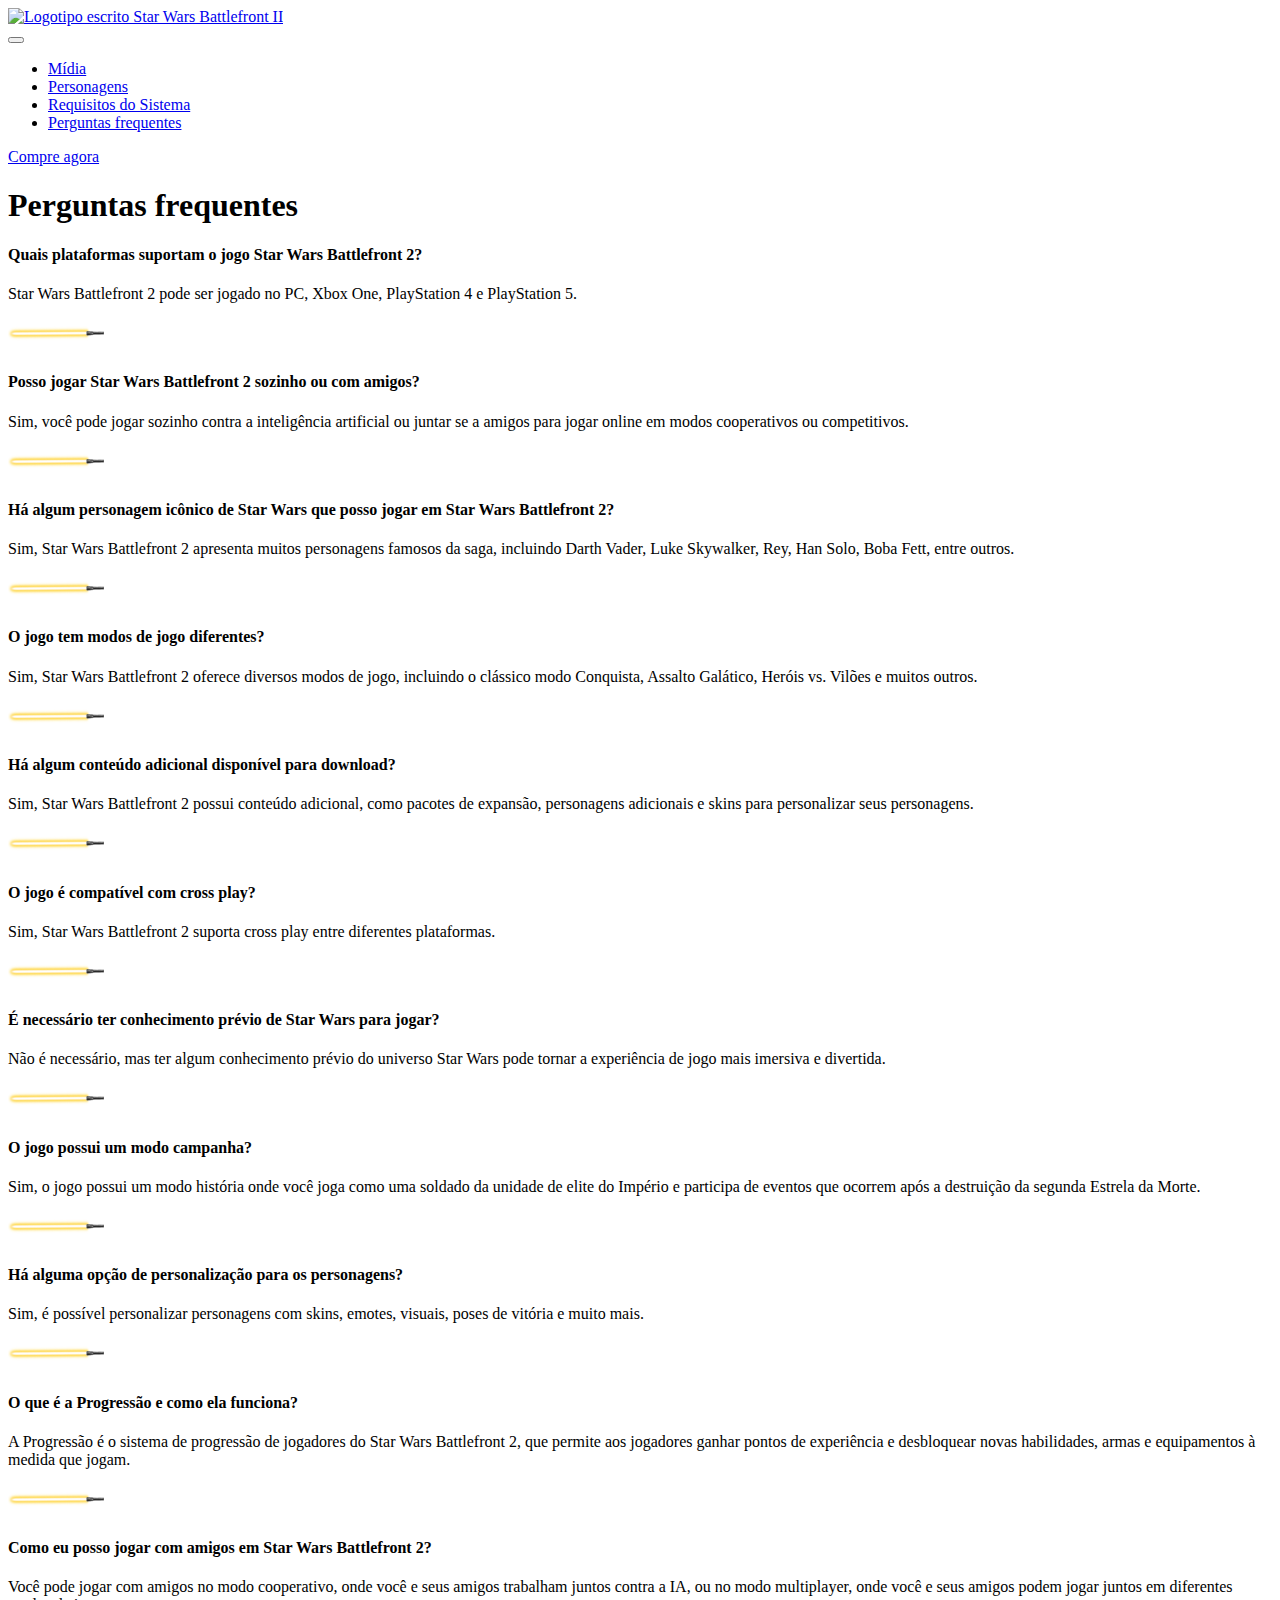
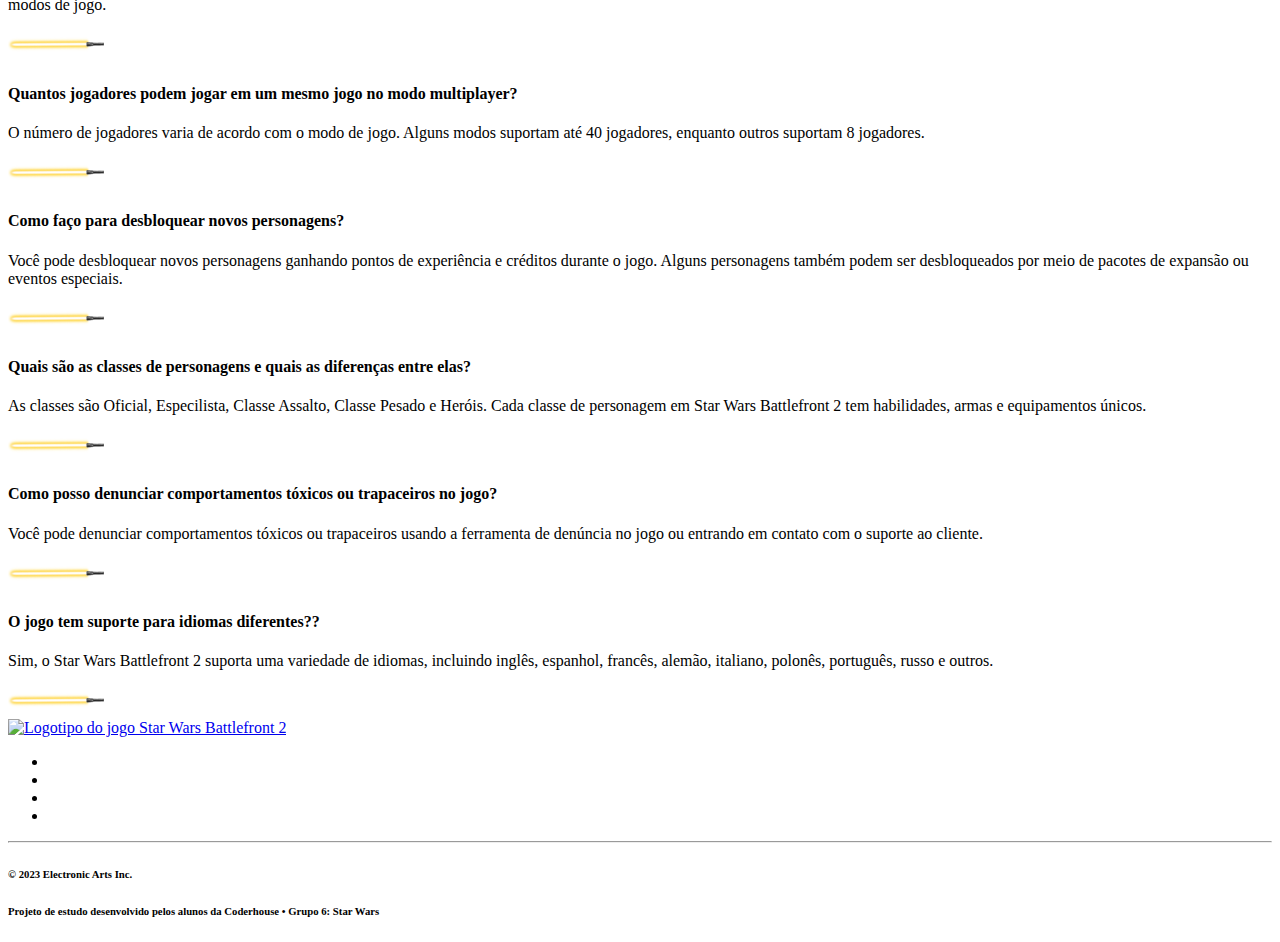
==== faq.html @ fccec523 "fixed bugs" ====
<!DOCTYPE html>
<html lang="pt-br">

<head>
    <meta charset="UTF-8">
    <meta http-equiv="X-UA-Compatible" content="IE=edge">
    <meta name="viewport" content="width=device-width, initial-scale=1.0">
    <meta property="og:title" content="Star Wars Battlefront 2 | Projeto final">
    <meta name="description" content=" Encontre as respostas para suas perguntas frequentes sobre Star Wars Battlefront 2. Descubra como jogar, como desbloquear personagens, quais são as opções de customização, e muito mais. Não fique com dúvidas sobre o melhor jogo de Star Wars já feito - consulte nossa seção de perguntas frequentes agora mesmo.">
    <link rel="preload" href="./css/style.css" as="style">
    <link rel="stylesheet" href="./css/style.css">
    <link rel="shortcut icon" href="./assets/favicon.jpg" type="image/x-icon">
    <link rel="preconnect" href="https://fonts.googleapis.com">
    <link rel="preconnect" href="https://fonts.gstatic.com" crossorigin>
    <link href="https://fonts.googleapis.com/css2?family=Blinker:wght@400;600&family=Saira&display=swap" rel="stylesheet">
    <base href="./index.html">
    <title>Perguntas Frequentes | FAQ</title>
</head>

<body data-barba="wrapper">

    <div class="load-container">
        <div class="loading-screen"></div>
    </div>

    <!-- Cabeçalho -->
    <header id="header" id="scroll">
        <div class="container">
            <div class="header">
                <div class="logo">
                    <a href="index.html">
                        <img src="./assets/logo-swbf2.png" alt="Logotipo escrito Star Wars Battlefront II"></a>
                </div>
                <nav id="nav">
                    <button id="btn-mobile">

                        <span id="hamburguer"></span>
                    </button>
                    <ul id="menu">
                        <li><a href="./midia.html">Mídia</a></li>
                        <li><a href="./personagens.html">Personagens</a></li>
                        <li><a href="./requisitos-sistema.html">Requisitos do Sistema</a></li>
                        <li><a href="./faq.html">Perguntas frequentes</a></li>
                    </ul>

                    <!-- Ativar Menu responsivo -->
                    <div class="toggle icon-menu"></div>
                    <div class="toggle icon-close"></div>
                </nav>
                <div class="btnCompra">
                    <a href="./plataformas.html">
                        <div class="btn btnPattern__small">Compre agora</div>
                    </a>
                </div>
            </div>
        </div>
    </header>

    <!-- Conteudo FAQ -->
    <main data-barba="container" data-barba-namespace="faq">
        <section class="banner-initial">
            <div class="container">
                <h1 class="animate-this">Perguntas frequentes </h1>
        </section>

        <section class="conteudo">
            <div class="container">
                <h4> Quais plataformas suportam o jogo Star Wars Battlefront 2? </h4>
                <p>Star Wars Battlefront 2 pode ser jogado no PC, Xbox One, PlayStation 4 e PlayStation 5.</p>
                <img src="./assets/asset-lightsaber.png" alt="Sabre de luz">


                <h4> Posso jogar Star Wars Battlefront 2 sozinho ou com amigos? </h4>
                <p>Sim, você pode jogar sozinho contra a inteligência artificial ou juntar se a amigos para jogar online
                    em modos cooperativos ou competitivos.</p>
                <img src="./assets/asset-lightsaber.png" alt="Sabre de luz">


                <h4> Há algum personagem icônico de Star Wars que posso jogar em Star Wars Battlefront 2? </h4>
                <p>Sim, Star Wars Battlefront 2 apresenta muitos personagens famosos da saga, incluindo Darth Vader,
                    Luke Skywalker, Rey, Han Solo, Boba Fett, entre outros.</p>
                <img src="./assets/asset-lightsaber.png" alt="Sabre de luz">


                <h4> O jogo tem modos de jogo diferentes? </h4>
                <p>Sim, Star Wars Battlefront 2 oferece diversos modos de jogo, incluindo o clássico modo Conquista,
                    Assalto Galático, Heróis vs. Vilões e muitos outros.</p>
                <img src="./assets/asset-lightsaber.png" alt="Sabre de luz">


                <h4> Há algum conteúdo adicional disponível para download? </h4>
                <p>Sim, Star Wars Battlefront 2 possui conteúdo adicional, como pacotes de expansão, personagens
                    adicionais e skins para personalizar seus personagens.</p>
                <img src="./assets/asset-lightsaber.png" alt="Sabre de luz">


                <h4> O jogo é compatível com cross play? </h4>
                <p>Sim, Star Wars Battlefront 2 suporta cross play entre diferentes plataformas.</p>
                <img src="./assets/asset-lightsaber.png" alt="Sabre de luz">


                <h4> É necessário ter conhecimento prévio de Star Wars para jogar? </h4>
                <p>Não é necessário, mas ter algum conhecimento prévio do universo Star Wars pode tornar a experiência
                    de jogo mais imersiva e divertida.</p>
                <img src="./assets/asset-lightsaber.png" alt="Sabre de luz">


                <h4> O jogo possui um modo campanha? </h4>
                <p>Sim, o jogo possui um modo história onde você joga como uma soldado da unidade de elite do Império e
                    participa de eventos que ocorrem após a destruição da segunda Estrela da Morte.</p>
                <img src="./assets/asset-lightsaber.png" alt="Sabre de luz">


                <h4> Há alguma opção de personalização para os personagens? </h4>
                <p>Sim, é possível personalizar personagens com skins, emotes, visuais, poses de vitória e muito mais.
                </p>
                <img src="./assets/asset-lightsaber.png" alt="Sabre de luz">


                <h4> O que é a Progressão e como ela funciona? </h4>
                <p>A Progressão é o sistema de progressão de jogadores do Star Wars Battlefront 2, que permite aos
                    jogadores ganhar pontos de experiência e desbloquear novas habilidades, armas e equipamentos à
                    medida que jogam.</p>
                <img src="./assets/asset-lightsaber.png" alt="Sabre de luz">


                <h4> Como eu posso jogar com amigos em Star Wars Battlefront 2? </h4>
                <p>Você pode jogar com amigos no modo cooperativo, onde você e seus amigos trabalham juntos contra a IA,
                    ou no modo multiplayer, onde você e seus amigos podem jogar juntos em diferentes modos de jogo.</p>
                <img src="../assets/asset-lightsaber.png" alt="Sabre de luz">


                <h4> Quantos jogadores podem jogar em um mesmo jogo no modo multiplayer? </h4>
                <p>O número de jogadores varia de acordo com o modo de jogo. Alguns modos suportam até 40 jogadores,
                    enquanto outros suportam 8 jogadores.</p>
                <img src="./assets/asset-lightsaber.png" alt="Sabre de luz">


                <h4> Como faço para desbloquear novos personagens? </h4>
                <p>Você pode desbloquear novos personagens ganhando pontos de experiência e créditos durante o jogo.
                    Alguns personagens também podem ser desbloqueados por meio de pacotes de expansão ou eventos
                    especiais.</p>
                <img src="./assets/asset-lightsaber.png" alt="Sabre de luz">


                <h4> Quais são as classes de personagens e quais as diferenças entre elas? </h4>
                <p>As classes são Oficial, Especilista, Classe Assalto, Classe Pesado e Heróis. Cada classe de
                    personagem em Star Wars Battlefront 2 tem habilidades, armas e equipamentos únicos.</p>
                <img src="./assets/asset-lightsaber.png" alt="Sabre de luz">


                <h4> Como posso denunciar comportamentos tóxicos ou trapaceiros no jogo? </h4>
                <p>Você pode denunciar comportamentos tóxicos ou trapaceiros usando a ferramenta de denúncia no jogo ou
                    entrando em contato com o suporte ao cliente.</p>
                <img src="./assets/asset-lightsaber.png" alt="Sabre de luz">


                <h4> O jogo tem suporte para idiomas diferentes?? </h4>
                <p>Sim, o Star Wars Battlefront 2 suporta uma variedade de idiomas, incluindo inglês, espanhol, francês,
                    alemão, italiano, polonês, português, russo e outros.</p>
                <img src="./assets/asset-lightsaber.png" alt="Sabre de luz">
            </div>
        </section>
    </main>

    <!-- Rodapé -->
    <footer>
        <div class="container">
            <div class="firts-info">
                <div class="logo-footer">
                    <a href="./index.html">
                        <img src="./assets/logo-swbf2.png" alt="Logotipo do jogo Star Wars Battlefront 2"></a>
                </div>
                <div class="social-links">
                    <ul>
                        <li>
                            <a href="https://www.facebook.com/EAStarWars">
                                <i class="fa-brands fa-facebook"></i>
                            </a>
                        </li>

                        <li>
                            <a href="https://www.youtube.com/EAStarWars">
                                <i class="fa-brands fa-youtube"></i>
                            </a>
                        </li>

                        <li>
                            <a href="https://www.instagram.com/eastarwars">
                                <i class="fa-brands fa-instagram"></i>
                            </a>
                        </li>

                        <li>
                            <a href="https://www.twitter.com/EAStarWars">
                                <i class="fa-brands fa-twitter"></i>
                            </a>
                        </li>
                    </ul>
                </div>

            </div>
            <hr>
            <div class="last-info">
                <h6>© 2023 Electronic Arts Inc.</h6>
                <h6>Projeto de estudo desenvolvido pelos alunos da Coderhouse • Grupo 6: Star Wars</h6>
            </div>
        </div>
    </footer>
    <div class="noise"></div>
    <script src="https://cdn.jsdelivr.net/npm/swiper@8/swiper-bundle.min.js"></script>
    <script src="https://kit.fontawesome.com/e8cb557728.js" crossorigin="anonymous"></script>
    <script src="./main.js"></script>
</body>

</html>
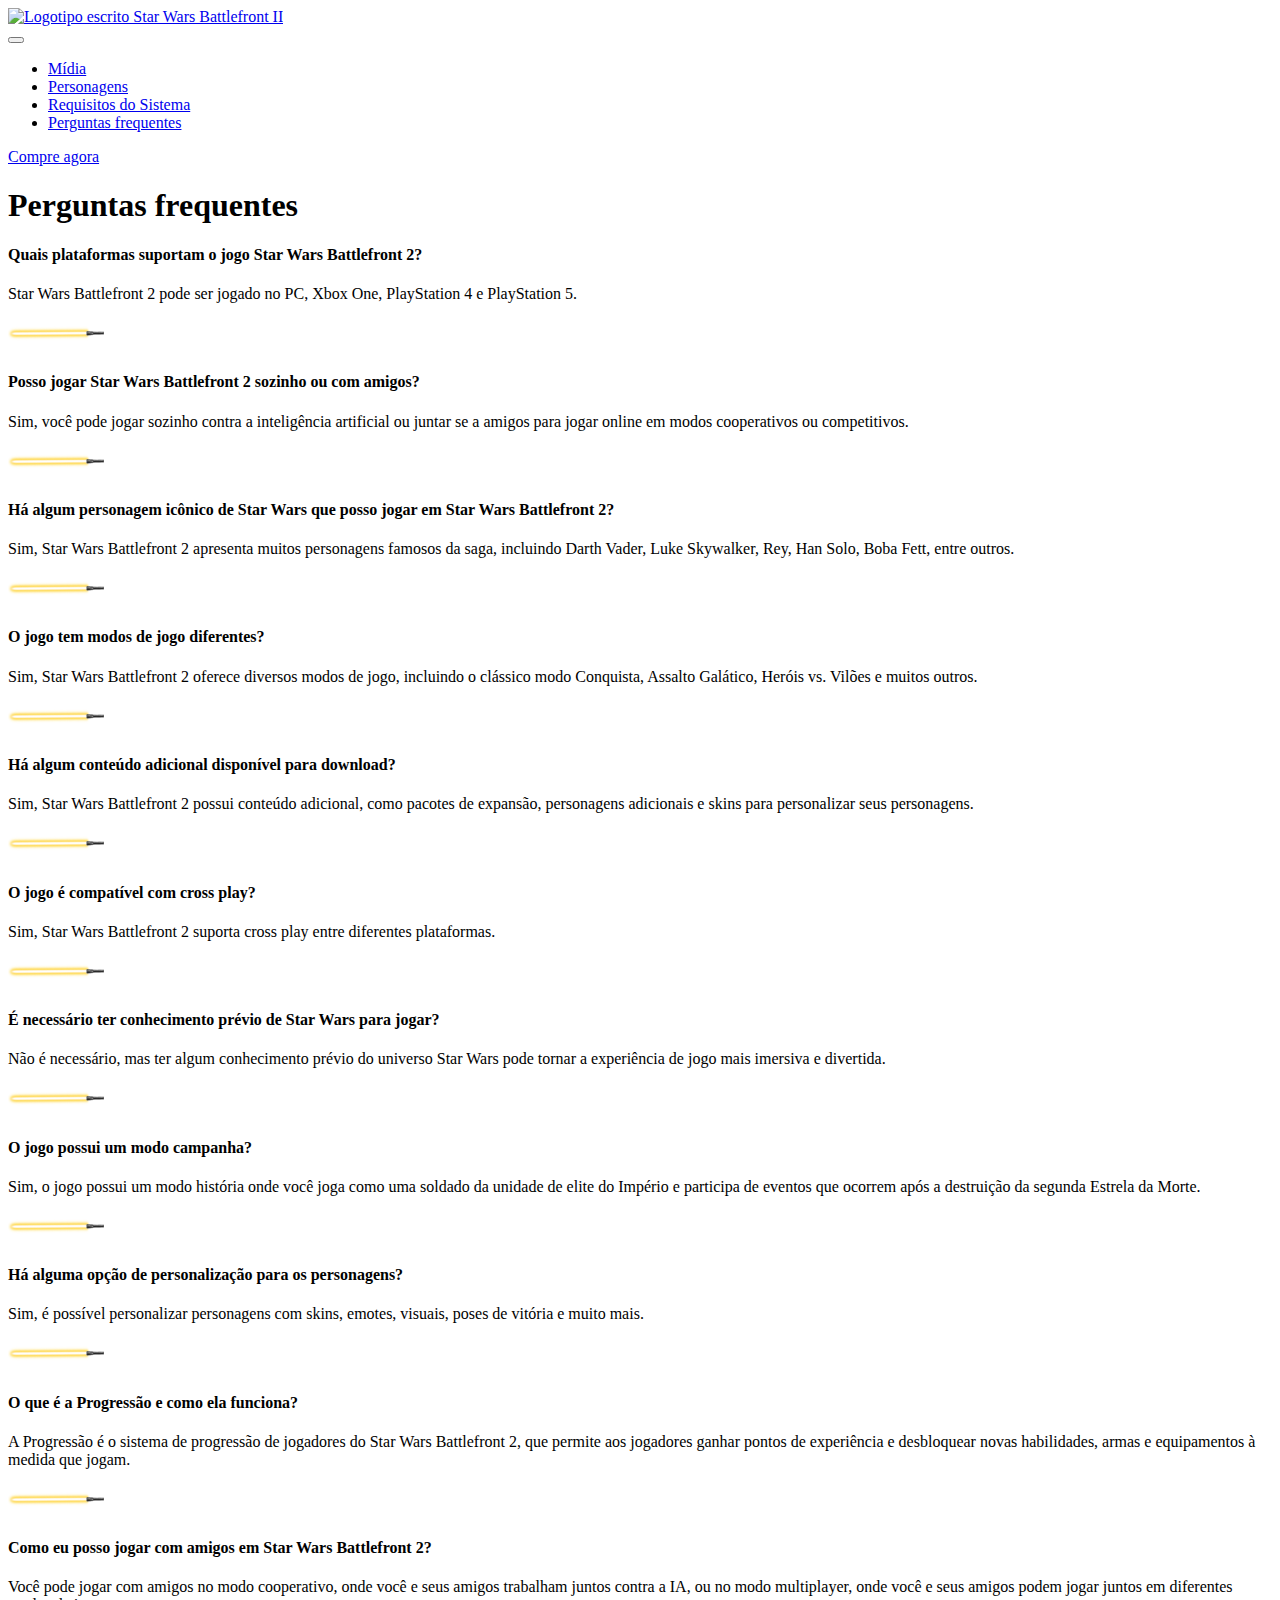
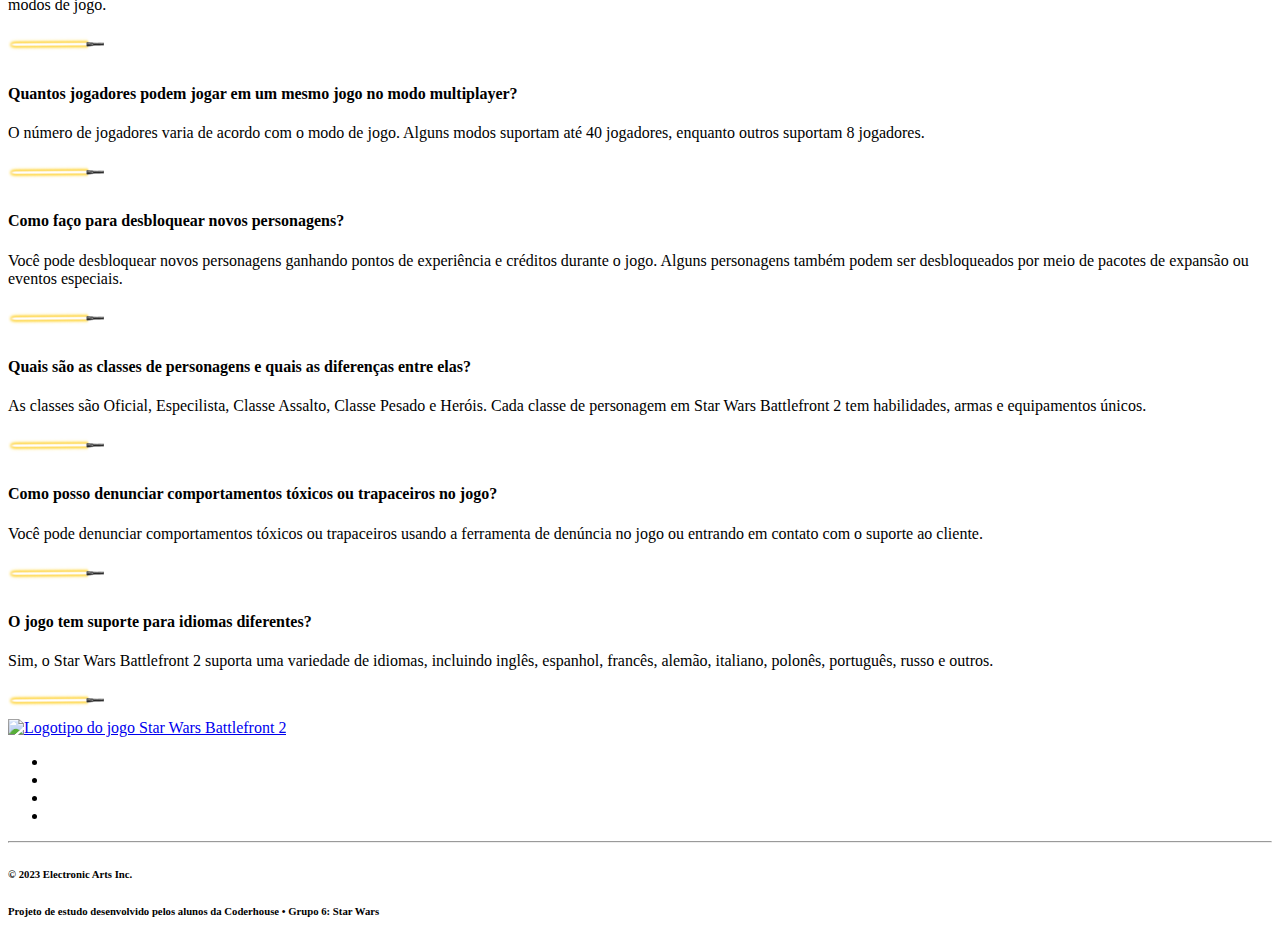
==== commit 3d12580d: "Rev. 2 do FAQ" ====
--- a/faq.html
+++ b/faq.html
@@ -65,100 +65,102 @@
 
         <section class="conteudo">
             <div class="container">
-                <h4> Quais plataformas suportam o jogo Star Wars Battlefront 2? </h4>
-                <p>Star Wars Battlefront 2 pode ser jogado no PC, Xbox One, PlayStation 4 e PlayStation 5.</p>
-                <img src="./assets/asset-lightsaber.png" alt="Sabre de luz">
-
-
-                <h4> Posso jogar Star Wars Battlefront 2 sozinho ou com amigos? </h4>
-                <p>Sim, você pode jogar sozinho contra a inteligência artificial ou juntar se a amigos para jogar online
+                <div class="content_faq">
+                    <h4> Quais plataformas suportam o jogo Star Wars Battlefront 2? </h4>
+                    <p>Star Wars Battlefront 2 pode ser jogado no PC, Xbox One, PlayStation 4 e PlayStation 5.</p>
+                    <img src="./assets/asset-lightsaber.png" alt="Sabre de luz">
+
+
+                    <h4> Posso jogar Star Wars Battlefront 2 sozinho ou com amigos? </h4>
+                    <p>Sim, você pode jogar sozinho contra a inteligência artificial ou juntar se a amigos para jogar online
                     em modos cooperativos ou competitivos.</p>
-                <img src="./assets/asset-lightsaber.png" alt="Sabre de luz">
-
-
-                <h4> Há algum personagem icônico de Star Wars que posso jogar em Star Wars Battlefront 2? </h4>
-                <p>Sim, Star Wars Battlefront 2 apresenta muitos personagens famosos da saga, incluindo Darth Vader,
+                    <img src="./assets/asset-lightsaber.png" alt="Sabre de luz">
+
+
+                    <h4> Há algum personagem icônico de Star Wars que posso jogar em Star Wars Battlefront 2? </h4>
+                    <p>Sim, Star Wars Battlefront 2 apresenta muitos personagens famosos da saga, incluindo Darth Vader,
                     Luke Skywalker, Rey, Han Solo, Boba Fett, entre outros.</p>
-                <img src="./assets/asset-lightsaber.png" alt="Sabre de luz">
-
-
-                <h4> O jogo tem modos de jogo diferentes? </h4>
-                <p>Sim, Star Wars Battlefront 2 oferece diversos modos de jogo, incluindo o clássico modo Conquista,
+                    <img src="./assets/asset-lightsaber.png" alt="Sabre de luz">
+
+
+                    <h4> O jogo tem modos de jogo diferentes? </h4>
+                    <p>Sim, Star Wars Battlefront 2 oferece diversos modos de jogo, incluindo o clássico modo Conquista,
                     Assalto Galático, Heróis vs. Vilões e muitos outros.</p>
-                <img src="./assets/asset-lightsaber.png" alt="Sabre de luz">
-
-
-                <h4> Há algum conteúdo adicional disponível para download? </h4>
-                <p>Sim, Star Wars Battlefront 2 possui conteúdo adicional, como pacotes de expansão, personagens
+                    <img src="./assets/asset-lightsaber.png" alt="Sabre de luz">
+
+
+                    <h4> Há algum conteúdo adicional disponível para download? </h4>
+                    <p>Sim, Star Wars Battlefront 2 possui conteúdo adicional, como pacotes de expansão, personagens
                     adicionais e skins para personalizar seus personagens.</p>
-                <img src="./assets/asset-lightsaber.png" alt="Sabre de luz">
-
-
-                <h4> O jogo é compatível com cross play? </h4>
-                <p>Sim, Star Wars Battlefront 2 suporta cross play entre diferentes plataformas.</p>
-                <img src="./assets/asset-lightsaber.png" alt="Sabre de luz">
-
-
-                <h4> É necessário ter conhecimento prévio de Star Wars para jogar? </h4>
-                <p>Não é necessário, mas ter algum conhecimento prévio do universo Star Wars pode tornar a experiência
+                    <img src="./assets/asset-lightsaber.png" alt="Sabre de luz">
+
+
+                    <h4> O jogo é compatível com cross play? </h4>
+                    <p>Sim, Star Wars Battlefront 2 suporta cross play entre diferentes plataformas.</p>
+                    <img src="./assets/asset-lightsaber.png" alt="Sabre de luz">
+
+
+                    <h4> É necessário ter conhecimento prévio de Star Wars para jogar? </h4>
+                    <p>Não é necessário, mas ter algum conhecimento prévio do universo Star Wars pode tornar a experiência
                     de jogo mais imersiva e divertida.</p>
-                <img src="./assets/asset-lightsaber.png" alt="Sabre de luz">
-
-
-                <h4> O jogo possui um modo campanha? </h4>
-                <p>Sim, o jogo possui um modo história onde você joga como uma soldado da unidade de elite do Império e
+                    <img src="./assets/asset-lightsaber.png" alt="Sabre de luz">
+
+
+                    <h4> O jogo possui um modo campanha? </h4>
+                    <p>Sim, o jogo possui um modo história onde você joga como uma soldado da unidade de elite do Império e
                     participa de eventos que ocorrem após a destruição da segunda Estrela da Morte.</p>
-                <img src="./assets/asset-lightsaber.png" alt="Sabre de luz">
-
-
-                <h4> Há alguma opção de personalização para os personagens? </h4>
-                <p>Sim, é possível personalizar personagens com skins, emotes, visuais, poses de vitória e muito mais.
-                </p>
-                <img src="./assets/asset-lightsaber.png" alt="Sabre de luz">
-
-
-                <h4> O que é a Progressão e como ela funciona? </h4>
-                <p>A Progressão é o sistema de progressão de jogadores do Star Wars Battlefront 2, que permite aos
+                    <img src="./assets/asset-lightsaber.png" alt="Sabre de luz">
+
+
+                    <h4> Há alguma opção de personalização para os personagens? </h4>
+                    <p>Sim, é possível personalizar personagens com skins, emotes, visuais, poses de vitória e muito mais.
+                    </p>
+                    <img src="./assets/asset-lightsaber.png" alt="Sabre de luz">
+
+
+                    <h4> O que é a Progressão e como ela funciona? </h4>
+                    <p>A Progressão é o sistema de progressão de jogadores do Star Wars Battlefront 2, que permite aos
                     jogadores ganhar pontos de experiência e desbloquear novas habilidades, armas e equipamentos à
                     medida que jogam.</p>
-                <img src="./assets/asset-lightsaber.png" alt="Sabre de luz">
-
-
-                <h4> Como eu posso jogar com amigos em Star Wars Battlefront 2? </h4>
-                <p>Você pode jogar com amigos no modo cooperativo, onde você e seus amigos trabalham juntos contra a IA,
+                    <img src="./assets/asset-lightsaber.png" alt="Sabre de luz">
+
+
+                    <h4> Como eu posso jogar com amigos em Star Wars Battlefront 2? </h4>
+                    <p>Você pode jogar com amigos no modo cooperativo, onde você e seus amigos trabalham juntos contra a IA,
                     ou no modo multiplayer, onde você e seus amigos podem jogar juntos em diferentes modos de jogo.</p>
-                <img src="../assets/asset-lightsaber.png" alt="Sabre de luz">
-
-
-                <h4> Quantos jogadores podem jogar em um mesmo jogo no modo multiplayer? </h4>
-                <p>O número de jogadores varia de acordo com o modo de jogo. Alguns modos suportam até 40 jogadores,
+                    <img src="./assets/asset-lightsaber.png" alt="Sabre de luz">
+
+
+                    <h4> Quantos jogadores podem jogar em um mesmo jogo no modo multiplayer? </h4>
+                    <p>O número de jogadores varia de acordo com o modo de jogo. Alguns modos suportam até 40 jogadores,
                     enquanto outros suportam 8 jogadores.</p>
-                <img src="./assets/asset-lightsaber.png" alt="Sabre de luz">
-
-
-                <h4> Como faço para desbloquear novos personagens? </h4>
-                <p>Você pode desbloquear novos personagens ganhando pontos de experiência e créditos durante o jogo.
+                    <img src="./assets/asset-lightsaber.png" alt="Sabre de luz">
+
+
+                    <h4> Como faço para desbloquear novos personagens? </h4>
+                    <p>Você pode desbloquear novos personagens ganhando pontos de experiência e créditos durante o jogo.
                     Alguns personagens também podem ser desbloqueados por meio de pacotes de expansão ou eventos
                     especiais.</p>
-                <img src="./assets/asset-lightsaber.png" alt="Sabre de luz">
-
-
-                <h4> Quais são as classes de personagens e quais as diferenças entre elas? </h4>
-                <p>As classes são Oficial, Especilista, Classe Assalto, Classe Pesado e Heróis. Cada classe de
+                    <img src="./assets/asset-lightsaber.png" alt="Sabre de luz">
+
+
+                    <h4> Quais são as classes de personagens e quais as diferenças entre elas? </h4>
+                    <p>As classes são Oficial, Especilista, Classe Assalto, Classe Pesado e Heróis. Cada classe de
                     personagem em Star Wars Battlefront 2 tem habilidades, armas e equipamentos únicos.</p>
-                <img src="./assets/asset-lightsaber.png" alt="Sabre de luz">
-
-
-                <h4> Como posso denunciar comportamentos tóxicos ou trapaceiros no jogo? </h4>
-                <p>Você pode denunciar comportamentos tóxicos ou trapaceiros usando a ferramenta de denúncia no jogo ou
+                    <img src="./assets/asset-lightsaber.png" alt="Sabre de luz">
+
+
+                    <h4> Como posso denunciar comportamentos tóxicos ou trapaceiros no jogo? </h4>
+                    <p>Você pode denunciar comportamentos tóxicos ou trapaceiros usando a ferramenta de denúncia no jogo ou
                     entrando em contato com o suporte ao cliente.</p>
-                <img src="./assets/asset-lightsaber.png" alt="Sabre de luz">
-
-
-                <h4> O jogo tem suporte para idiomas diferentes?? </h4>
-                <p>Sim, o Star Wars Battlefront 2 suporta uma variedade de idiomas, incluindo inglês, espanhol, francês,
+                    <img src="./assets/asset-lightsaber.png" alt="Sabre de luz">
+
+
+                    <h4> O jogo tem suporte para idiomas diferentes? </h4>
+                    <p>Sim, o Star Wars Battlefront 2 suporta uma variedade de idiomas, incluindo inglês, espanhol, francês,
                     alemão, italiano, polonês, português, russo e outros.</p>
-                <img src="./assets/asset-lightsaber.png" alt="Sabre de luz">
+                    <img src="./assets/asset-lightsaber.png" alt="Sabre de luz">
+                </div>
             </div>
         </section>
     </main>
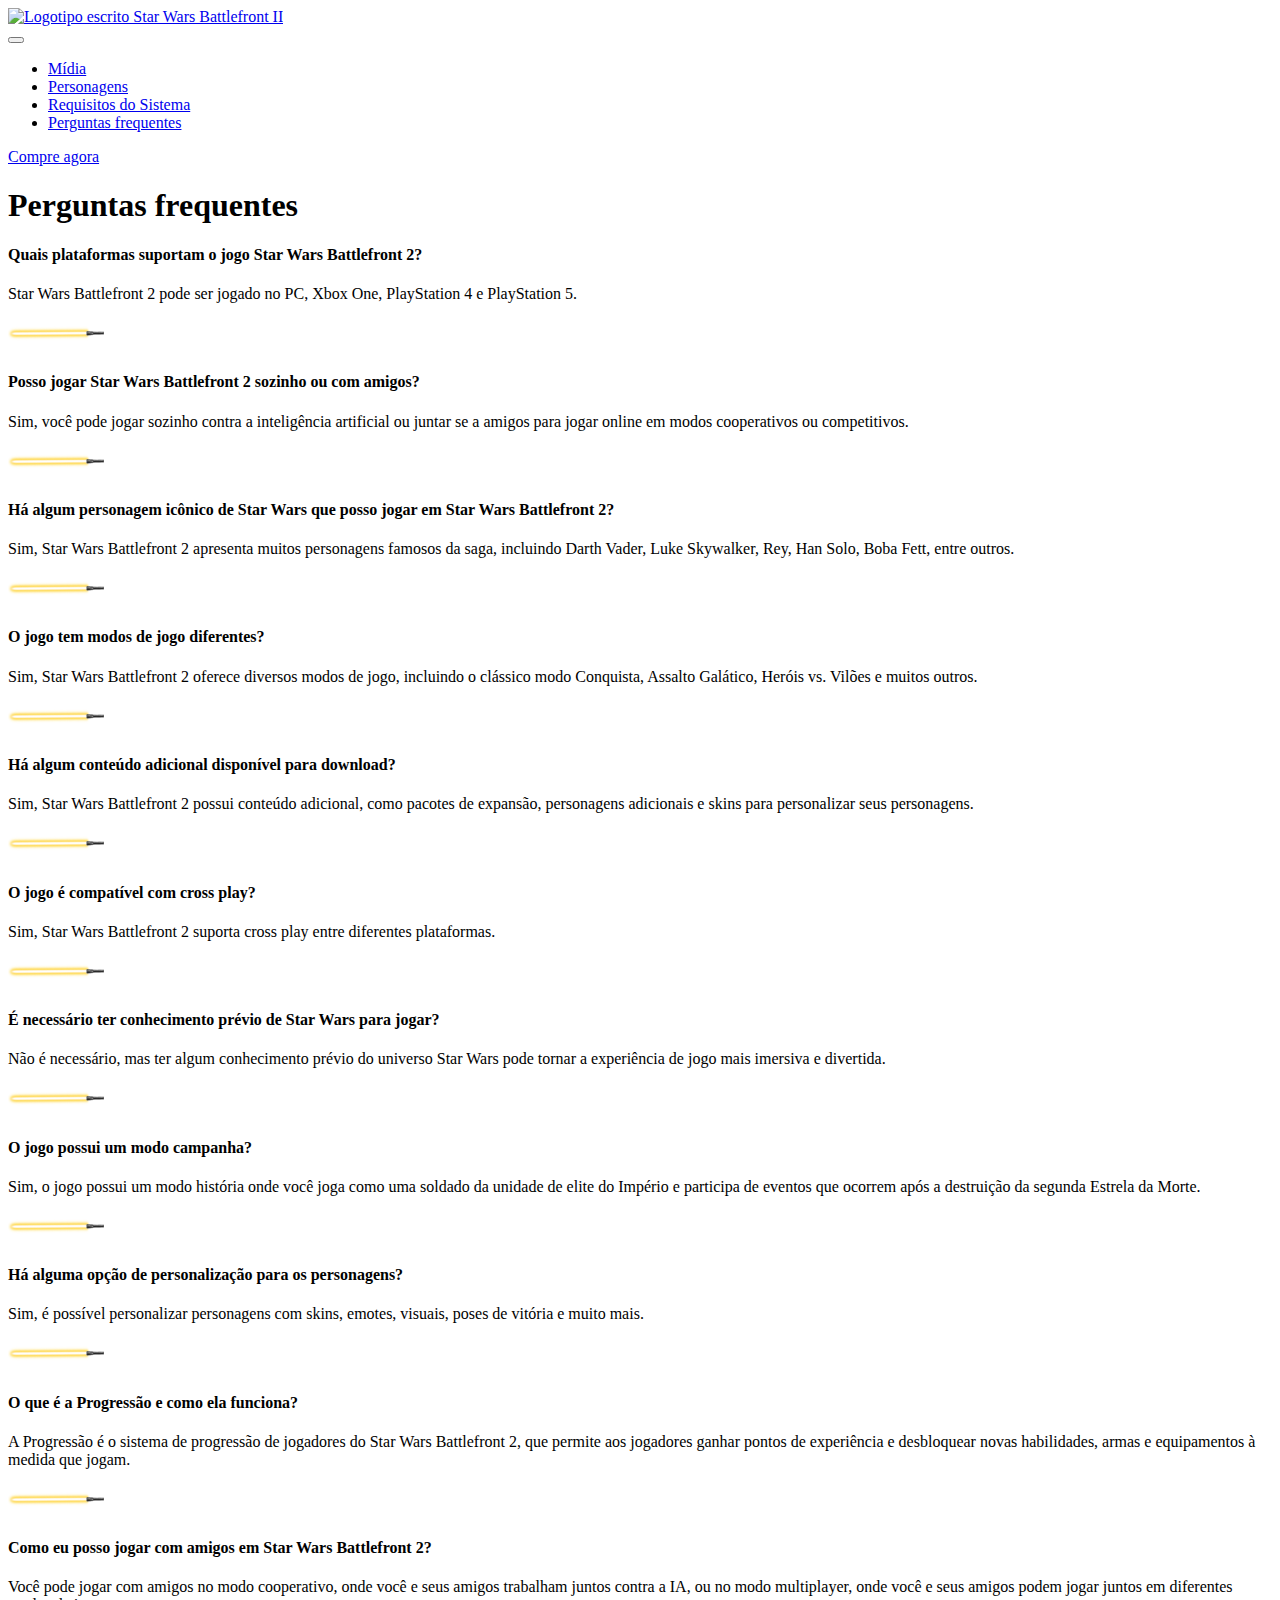
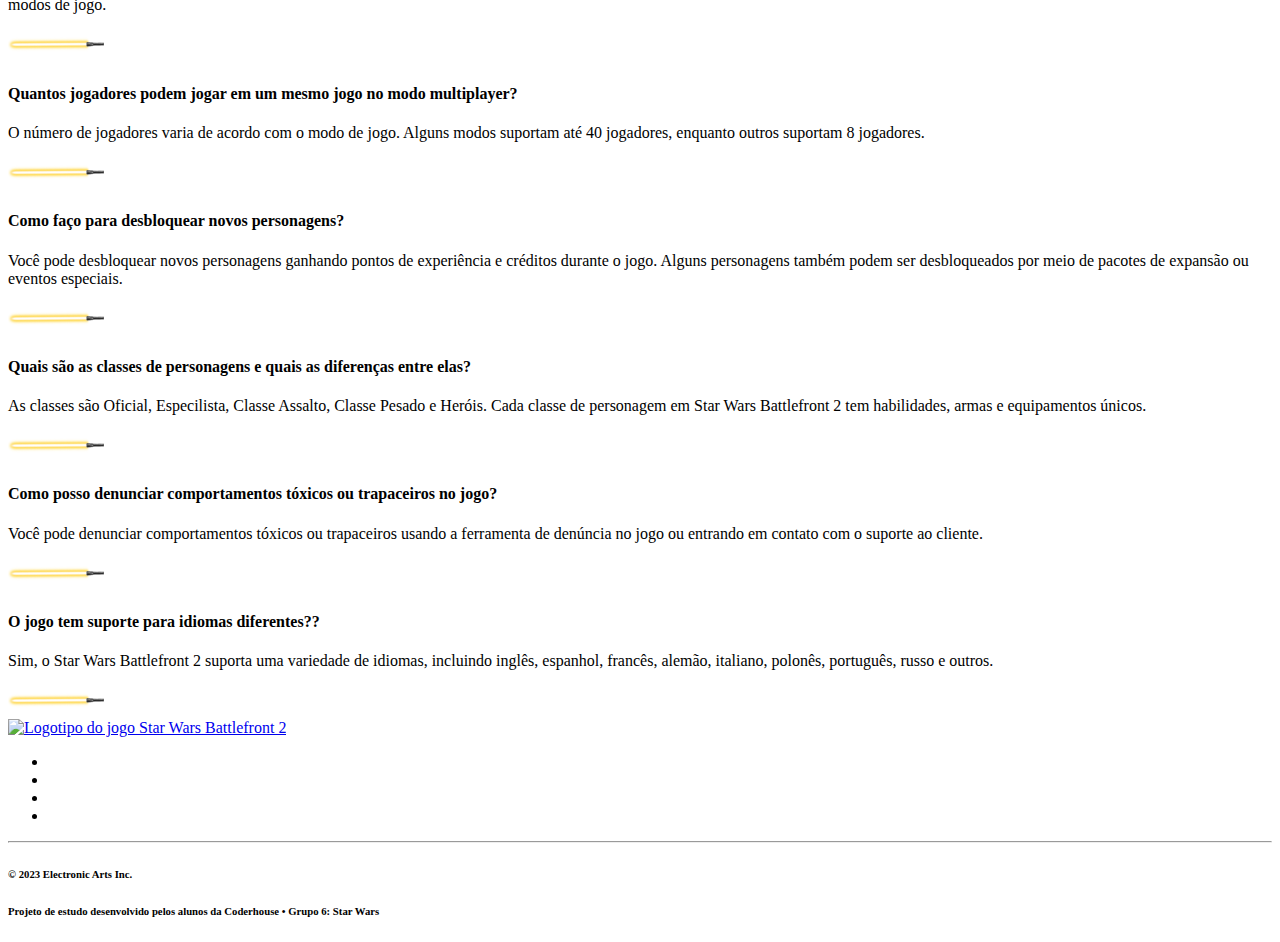
==== commit e8f13e3a: "ajustes header" ====
--- a/faq.html
+++ b/faq.html
@@ -17,11 +17,8 @@
     <title>Perguntas Frequentes | FAQ</title>
 </head>
 
-<body data-barba="wrapper">
-
-    <div class="load-container">
-        <div class="loading-screen"></div>
-    </div>
+<body>
+
 
     <!-- Cabeçalho -->
     <header id="header" id="scroll">
@@ -65,102 +62,100 @@
 
         <section class="conteudo">
             <div class="container">
-                <div class="content_faq">
-                    <h4> Quais plataformas suportam o jogo Star Wars Battlefront 2? </h4>
-                    <p>Star Wars Battlefront 2 pode ser jogado no PC, Xbox One, PlayStation 4 e PlayStation 5.</p>
-                    <img src="./assets/asset-lightsaber.png" alt="Sabre de luz">
-
-
-                    <h4> Posso jogar Star Wars Battlefront 2 sozinho ou com amigos? </h4>
-                    <p>Sim, você pode jogar sozinho contra a inteligência artificial ou juntar se a amigos para jogar online
+                <h4> Quais plataformas suportam o jogo Star Wars Battlefront 2? </h4>
+                <p>Star Wars Battlefront 2 pode ser jogado no PC, Xbox One, PlayStation 4 e PlayStation 5.</p>
+                <img src="./assets/asset-lightsaber.png" alt="Sabre de luz">
+
+
+                <h4> Posso jogar Star Wars Battlefront 2 sozinho ou com amigos? </h4>
+                <p>Sim, você pode jogar sozinho contra a inteligência artificial ou juntar se a amigos para jogar online
                     em modos cooperativos ou competitivos.</p>
-                    <img src="./assets/asset-lightsaber.png" alt="Sabre de luz">
-
-
-                    <h4> Há algum personagem icônico de Star Wars que posso jogar em Star Wars Battlefront 2? </h4>
-                    <p>Sim, Star Wars Battlefront 2 apresenta muitos personagens famosos da saga, incluindo Darth Vader,
+                <img src="./assets/asset-lightsaber.png" alt="Sabre de luz">
+
+
+                <h4> Há algum personagem icônico de Star Wars que posso jogar em Star Wars Battlefront 2? </h4>
+                <p>Sim, Star Wars Battlefront 2 apresenta muitos personagens famosos da saga, incluindo Darth Vader,
                     Luke Skywalker, Rey, Han Solo, Boba Fett, entre outros.</p>
-                    <img src="./assets/asset-lightsaber.png" alt="Sabre de luz">
-
-
-                    <h4> O jogo tem modos de jogo diferentes? </h4>
-                    <p>Sim, Star Wars Battlefront 2 oferece diversos modos de jogo, incluindo o clássico modo Conquista,
+                <img src="./assets/asset-lightsaber.png" alt="Sabre de luz">
+
+
+                <h4> O jogo tem modos de jogo diferentes? </h4>
+                <p>Sim, Star Wars Battlefront 2 oferece diversos modos de jogo, incluindo o clássico modo Conquista,
                     Assalto Galático, Heróis vs. Vilões e muitos outros.</p>
-                    <img src="./assets/asset-lightsaber.png" alt="Sabre de luz">
-
-
-                    <h4> Há algum conteúdo adicional disponível para download? </h4>
-                    <p>Sim, Star Wars Battlefront 2 possui conteúdo adicional, como pacotes de expansão, personagens
+                <img src="./assets/asset-lightsaber.png" alt="Sabre de luz">
+
+
+                <h4> Há algum conteúdo adicional disponível para download? </h4>
+                <p>Sim, Star Wars Battlefront 2 possui conteúdo adicional, como pacotes de expansão, personagens
                     adicionais e skins para personalizar seus personagens.</p>
-                    <img src="./assets/asset-lightsaber.png" alt="Sabre de luz">
-
-
-                    <h4> O jogo é compatível com cross play? </h4>
-                    <p>Sim, Star Wars Battlefront 2 suporta cross play entre diferentes plataformas.</p>
-                    <img src="./assets/asset-lightsaber.png" alt="Sabre de luz">
-
-
-                    <h4> É necessário ter conhecimento prévio de Star Wars para jogar? </h4>
-                    <p>Não é necessário, mas ter algum conhecimento prévio do universo Star Wars pode tornar a experiência
+                <img src="./assets/asset-lightsaber.png" alt="Sabre de luz">
+
+
+                <h4> O jogo é compatível com cross play? </h4>
+                <p>Sim, Star Wars Battlefront 2 suporta cross play entre diferentes plataformas.</p>
+                <img src="./assets/asset-lightsaber.png" alt="Sabre de luz">
+
+
+                <h4> É necessário ter conhecimento prévio de Star Wars para jogar? </h4>
+                <p>Não é necessário, mas ter algum conhecimento prévio do universo Star Wars pode tornar a experiência
                     de jogo mais imersiva e divertida.</p>
-                    <img src="./assets/asset-lightsaber.png" alt="Sabre de luz">
-
-
-                    <h4> O jogo possui um modo campanha? </h4>
-                    <p>Sim, o jogo possui um modo história onde você joga como uma soldado da unidade de elite do Império e
+                <img src="./assets/asset-lightsaber.png" alt="Sabre de luz">
+
+
+                <h4> O jogo possui um modo campanha? </h4>
+                <p>Sim, o jogo possui um modo história onde você joga como uma soldado da unidade de elite do Império e
                     participa de eventos que ocorrem após a destruição da segunda Estrela da Morte.</p>
-                    <img src="./assets/asset-lightsaber.png" alt="Sabre de luz">
-
-
-                    <h4> Há alguma opção de personalização para os personagens? </h4>
-                    <p>Sim, é possível personalizar personagens com skins, emotes, visuais, poses de vitória e muito mais.
-                    </p>
-                    <img src="./assets/asset-lightsaber.png" alt="Sabre de luz">
-
-
-                    <h4> O que é a Progressão e como ela funciona? </h4>
-                    <p>A Progressão é o sistema de progressão de jogadores do Star Wars Battlefront 2, que permite aos
+                <img src="./assets/asset-lightsaber.png" alt="Sabre de luz">
+
+
+                <h4> Há alguma opção de personalização para os personagens? </h4>
+                <p>Sim, é possível personalizar personagens com skins, emotes, visuais, poses de vitória e muito mais.
+                </p>
+                <img src="./assets/asset-lightsaber.png" alt="Sabre de luz">
+
+
+                <h4> O que é a Progressão e como ela funciona? </h4>
+                <p>A Progressão é o sistema de progressão de jogadores do Star Wars Battlefront 2, que permite aos
                     jogadores ganhar pontos de experiência e desbloquear novas habilidades, armas e equipamentos à
                     medida que jogam.</p>
-                    <img src="./assets/asset-lightsaber.png" alt="Sabre de luz">
-
-
-                    <h4> Como eu posso jogar com amigos em Star Wars Battlefront 2? </h4>
-                    <p>Você pode jogar com amigos no modo cooperativo, onde você e seus amigos trabalham juntos contra a IA,
+                <img src="./assets/asset-lightsaber.png" alt="Sabre de luz">
+
+
+                <h4> Como eu posso jogar com amigos em Star Wars Battlefront 2? </h4>
+                <p>Você pode jogar com amigos no modo cooperativo, onde você e seus amigos trabalham juntos contra a IA,
                     ou no modo multiplayer, onde você e seus amigos podem jogar juntos em diferentes modos de jogo.</p>
-                    <img src="./assets/asset-lightsaber.png" alt="Sabre de luz">
-
-
-                    <h4> Quantos jogadores podem jogar em um mesmo jogo no modo multiplayer? </h4>
-                    <p>O número de jogadores varia de acordo com o modo de jogo. Alguns modos suportam até 40 jogadores,
+                <img src="../assets/asset-lightsaber.png" alt="Sabre de luz">
+
+
+                <h4> Quantos jogadores podem jogar em um mesmo jogo no modo multiplayer? </h4>
+                <p>O número de jogadores varia de acordo com o modo de jogo. Alguns modos suportam até 40 jogadores,
                     enquanto outros suportam 8 jogadores.</p>
-                    <img src="./assets/asset-lightsaber.png" alt="Sabre de luz">
-
-
-                    <h4> Como faço para desbloquear novos personagens? </h4>
-                    <p>Você pode desbloquear novos personagens ganhando pontos de experiência e créditos durante o jogo.
+                <img src="./assets/asset-lightsaber.png" alt="Sabre de luz">
+
+
+                <h4> Como faço para desbloquear novos personagens? </h4>
+                <p>Você pode desbloquear novos personagens ganhando pontos de experiência e créditos durante o jogo.
                     Alguns personagens também podem ser desbloqueados por meio de pacotes de expansão ou eventos
                     especiais.</p>
-                    <img src="./assets/asset-lightsaber.png" alt="Sabre de luz">
-
-
-                    <h4> Quais são as classes de personagens e quais as diferenças entre elas? </h4>
-                    <p>As classes são Oficial, Especilista, Classe Assalto, Classe Pesado e Heróis. Cada classe de
+                <img src="./assets/asset-lightsaber.png" alt="Sabre de luz">
+
+
+                <h4> Quais são as classes de personagens e quais as diferenças entre elas? </h4>
+                <p>As classes são Oficial, Especilista, Classe Assalto, Classe Pesado e Heróis. Cada classe de
                     personagem em Star Wars Battlefront 2 tem habilidades, armas e equipamentos únicos.</p>
-                    <img src="./assets/asset-lightsaber.png" alt="Sabre de luz">
-
-
-                    <h4> Como posso denunciar comportamentos tóxicos ou trapaceiros no jogo? </h4>
-                    <p>Você pode denunciar comportamentos tóxicos ou trapaceiros usando a ferramenta de denúncia no jogo ou
+                <img src="./assets/asset-lightsaber.png" alt="Sabre de luz">
+
+
+                <h4> Como posso denunciar comportamentos tóxicos ou trapaceiros no jogo? </h4>
+                <p>Você pode denunciar comportamentos tóxicos ou trapaceiros usando a ferramenta de denúncia no jogo ou
                     entrando em contato com o suporte ao cliente.</p>
-                    <img src="./assets/asset-lightsaber.png" alt="Sabre de luz">
-
-
-                    <h4> O jogo tem suporte para idiomas diferentes? </h4>
-                    <p>Sim, o Star Wars Battlefront 2 suporta uma variedade de idiomas, incluindo inglês, espanhol, francês,
+                <img src="./assets/asset-lightsaber.png" alt="Sabre de luz">
+
+
+                <h4> O jogo tem suporte para idiomas diferentes?? </h4>
+                <p>Sim, o Star Wars Battlefront 2 suporta uma variedade de idiomas, incluindo inglês, espanhol, francês,
                     alemão, italiano, polonês, português, russo e outros.</p>
-                    <img src="./assets/asset-lightsaber.png" alt="Sabre de luz">
-                </div>
+                <img src="./assets/asset-lightsaber.png" alt="Sabre de luz">
             </div>
         </section>
     </main>
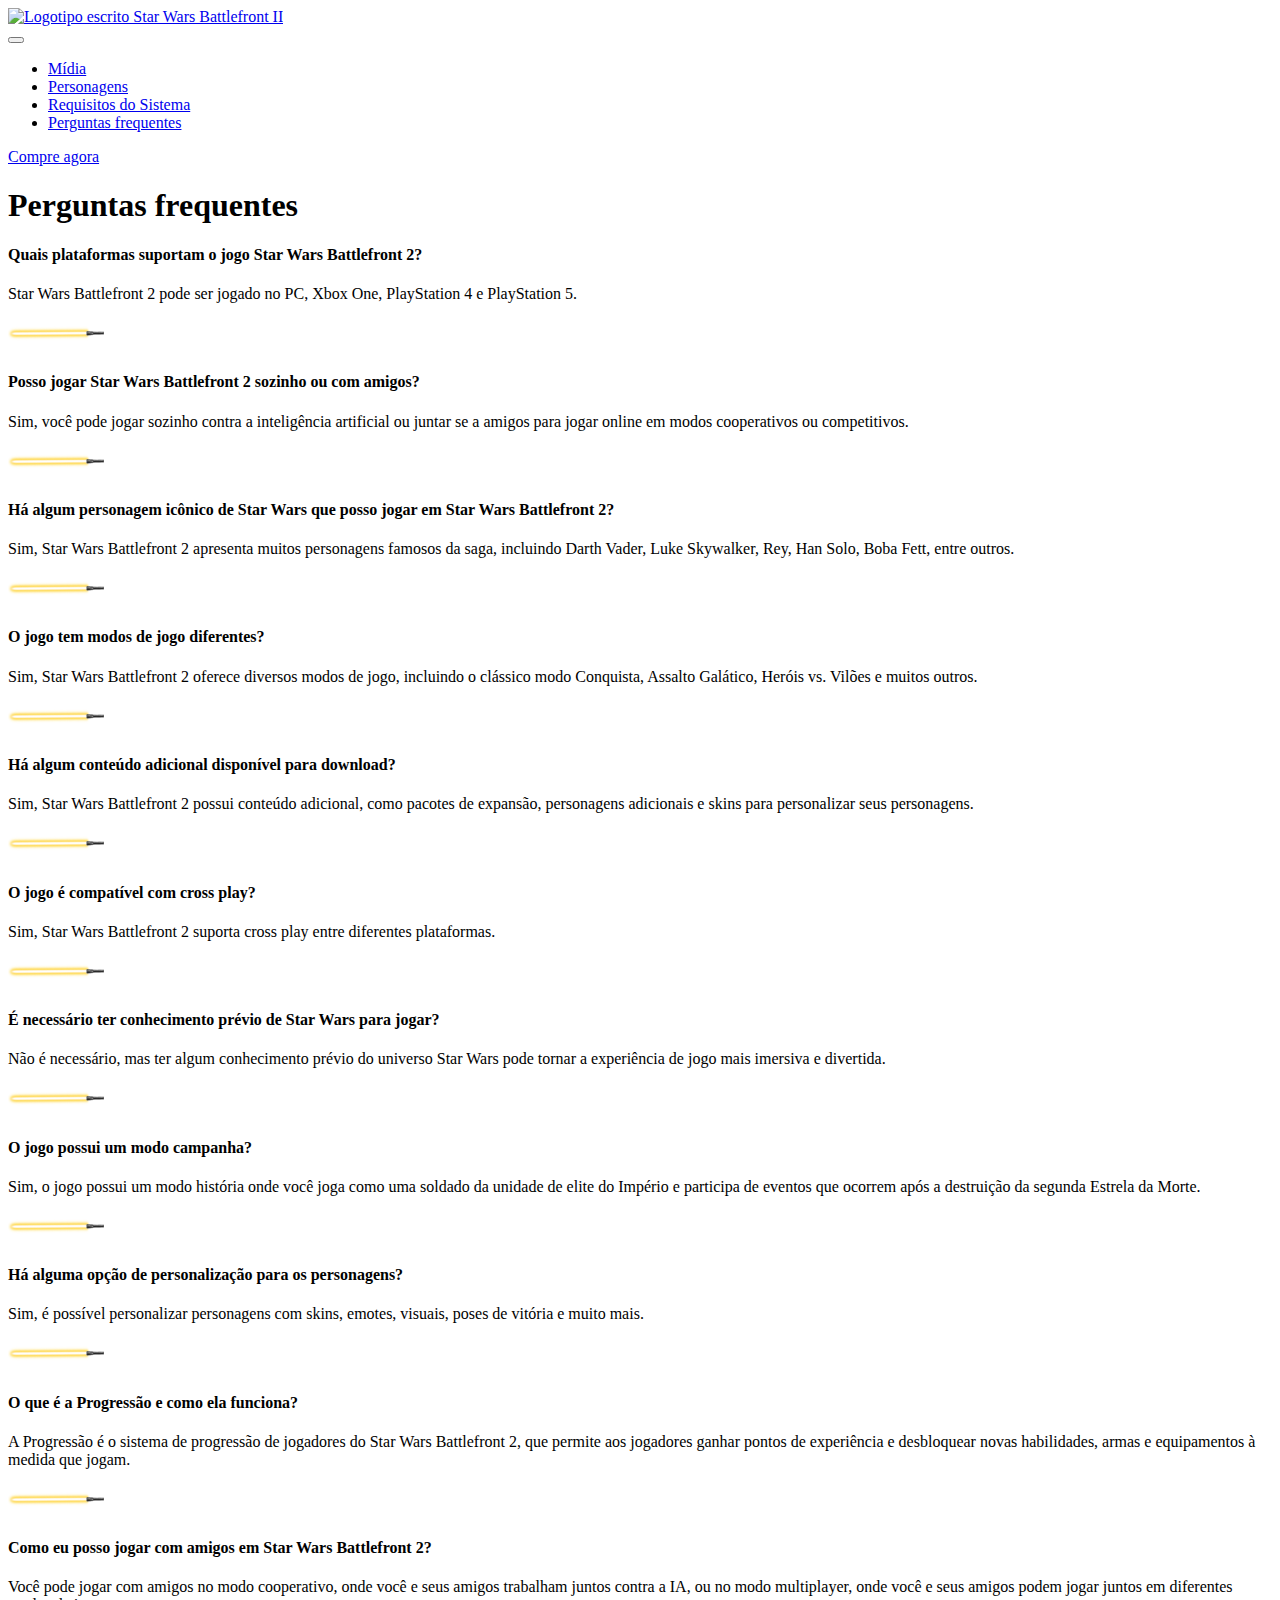
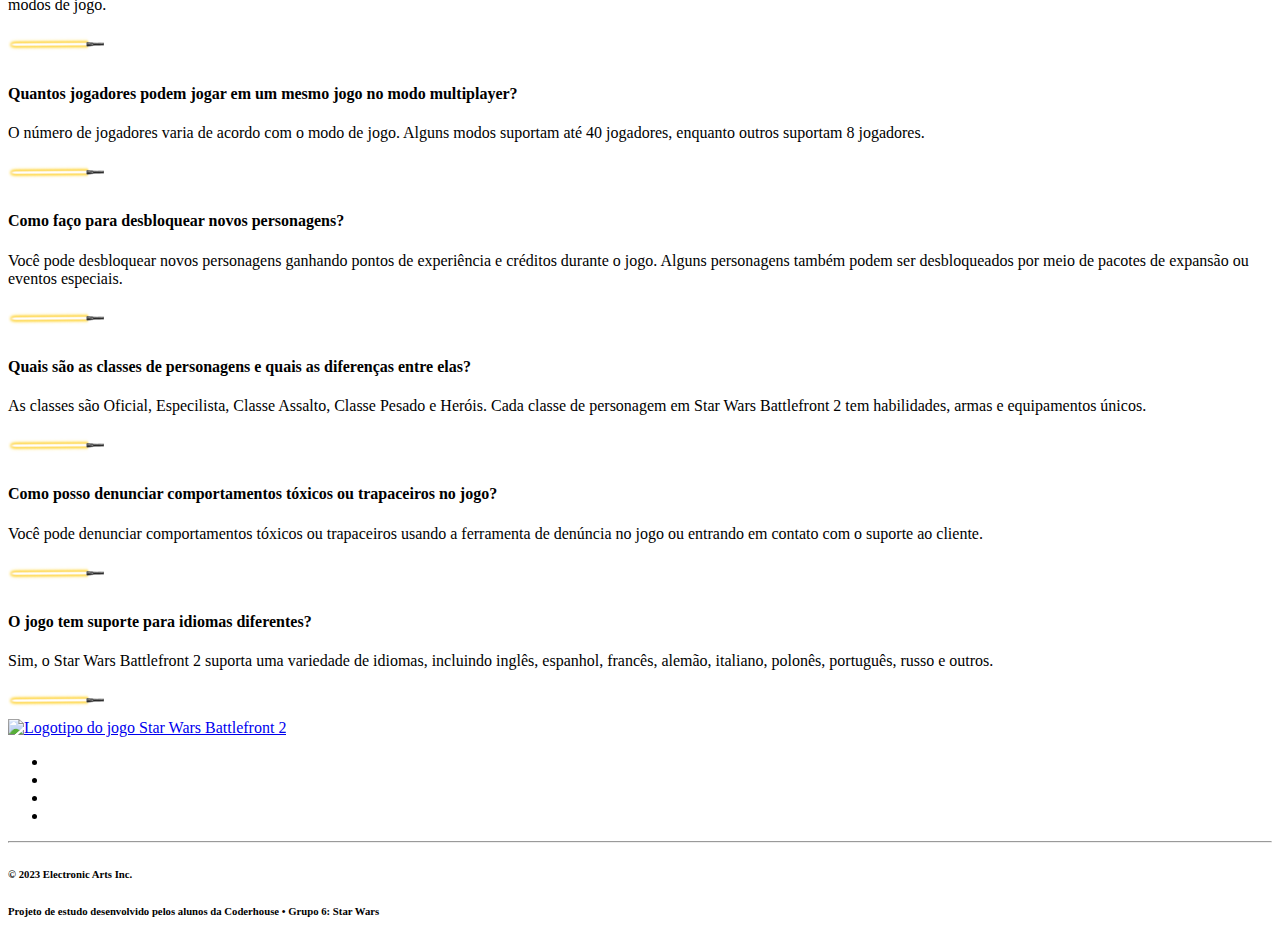
==== commit 71a063cb: "Merge branch 'main' of https://github.com/luuizz/projeto-starwars" ====
--- a/faq.html
+++ b/faq.html
@@ -62,100 +62,102 @@
 
         <section class="conteudo">
             <div class="container">
-                <h4> Quais plataformas suportam o jogo Star Wars Battlefront 2? </h4>
-                <p>Star Wars Battlefront 2 pode ser jogado no PC, Xbox One, PlayStation 4 e PlayStation 5.</p>
-                <img src="./assets/asset-lightsaber.png" alt="Sabre de luz">
-
-
-                <h4> Posso jogar Star Wars Battlefront 2 sozinho ou com amigos? </h4>
-                <p>Sim, você pode jogar sozinho contra a inteligência artificial ou juntar se a amigos para jogar online
+                <div class="content_faq">
+                    <h4> Quais plataformas suportam o jogo Star Wars Battlefront 2? </h4>
+                    <p>Star Wars Battlefront 2 pode ser jogado no PC, Xbox One, PlayStation 4 e PlayStation 5.</p>
+                    <img src="./assets/asset-lightsaber.png" alt="Sabre de luz">
+
+
+                    <h4> Posso jogar Star Wars Battlefront 2 sozinho ou com amigos? </h4>
+                    <p>Sim, você pode jogar sozinho contra a inteligência artificial ou juntar se a amigos para jogar online
                     em modos cooperativos ou competitivos.</p>
-                <img src="./assets/asset-lightsaber.png" alt="Sabre de luz">
-
-
-                <h4> Há algum personagem icônico de Star Wars que posso jogar em Star Wars Battlefront 2? </h4>
-                <p>Sim, Star Wars Battlefront 2 apresenta muitos personagens famosos da saga, incluindo Darth Vader,
+                    <img src="./assets/asset-lightsaber.png" alt="Sabre de luz">
+
+
+                    <h4> Há algum personagem icônico de Star Wars que posso jogar em Star Wars Battlefront 2? </h4>
+                    <p>Sim, Star Wars Battlefront 2 apresenta muitos personagens famosos da saga, incluindo Darth Vader,
                     Luke Skywalker, Rey, Han Solo, Boba Fett, entre outros.</p>
-                <img src="./assets/asset-lightsaber.png" alt="Sabre de luz">
-
-
-                <h4> O jogo tem modos de jogo diferentes? </h4>
-                <p>Sim, Star Wars Battlefront 2 oferece diversos modos de jogo, incluindo o clássico modo Conquista,
+                    <img src="./assets/asset-lightsaber.png" alt="Sabre de luz">
+
+
+                    <h4> O jogo tem modos de jogo diferentes? </h4>
+                    <p>Sim, Star Wars Battlefront 2 oferece diversos modos de jogo, incluindo o clássico modo Conquista,
                     Assalto Galático, Heróis vs. Vilões e muitos outros.</p>
-                <img src="./assets/asset-lightsaber.png" alt="Sabre de luz">
-
-
-                <h4> Há algum conteúdo adicional disponível para download? </h4>
-                <p>Sim, Star Wars Battlefront 2 possui conteúdo adicional, como pacotes de expansão, personagens
+                    <img src="./assets/asset-lightsaber.png" alt="Sabre de luz">
+
+
+                    <h4> Há algum conteúdo adicional disponível para download? </h4>
+                    <p>Sim, Star Wars Battlefront 2 possui conteúdo adicional, como pacotes de expansão, personagens
                     adicionais e skins para personalizar seus personagens.</p>
-                <img src="./assets/asset-lightsaber.png" alt="Sabre de luz">
-
-
-                <h4> O jogo é compatível com cross play? </h4>
-                <p>Sim, Star Wars Battlefront 2 suporta cross play entre diferentes plataformas.</p>
-                <img src="./assets/asset-lightsaber.png" alt="Sabre de luz">
-
-
-                <h4> É necessário ter conhecimento prévio de Star Wars para jogar? </h4>
-                <p>Não é necessário, mas ter algum conhecimento prévio do universo Star Wars pode tornar a experiência
+                    <img src="./assets/asset-lightsaber.png" alt="Sabre de luz">
+
+
+                    <h4> O jogo é compatível com cross play? </h4>
+                    <p>Sim, Star Wars Battlefront 2 suporta cross play entre diferentes plataformas.</p>
+                    <img src="./assets/asset-lightsaber.png" alt="Sabre de luz">
+
+
+                    <h4> É necessário ter conhecimento prévio de Star Wars para jogar? </h4>
+                    <p>Não é necessário, mas ter algum conhecimento prévio do universo Star Wars pode tornar a experiência
                     de jogo mais imersiva e divertida.</p>
-                <img src="./assets/asset-lightsaber.png" alt="Sabre de luz">
-
-
-                <h4> O jogo possui um modo campanha? </h4>
-                <p>Sim, o jogo possui um modo história onde você joga como uma soldado da unidade de elite do Império e
+                    <img src="./assets/asset-lightsaber.png" alt="Sabre de luz">
+
+
+                    <h4> O jogo possui um modo campanha? </h4>
+                    <p>Sim, o jogo possui um modo história onde você joga como uma soldado da unidade de elite do Império e
                     participa de eventos que ocorrem após a destruição da segunda Estrela da Morte.</p>
-                <img src="./assets/asset-lightsaber.png" alt="Sabre de luz">
-
-
-                <h4> Há alguma opção de personalização para os personagens? </h4>
-                <p>Sim, é possível personalizar personagens com skins, emotes, visuais, poses de vitória e muito mais.
-                </p>
-                <img src="./assets/asset-lightsaber.png" alt="Sabre de luz">
-
-
-                <h4> O que é a Progressão e como ela funciona? </h4>
-                <p>A Progressão é o sistema de progressão de jogadores do Star Wars Battlefront 2, que permite aos
+                    <img src="./assets/asset-lightsaber.png" alt="Sabre de luz">
+
+
+                    <h4> Há alguma opção de personalização para os personagens? </h4>
+                    <p>Sim, é possível personalizar personagens com skins, emotes, visuais, poses de vitória e muito mais.
+                    </p>
+                    <img src="./assets/asset-lightsaber.png" alt="Sabre de luz">
+
+
+                    <h4> O que é a Progressão e como ela funciona? </h4>
+                    <p>A Progressão é o sistema de progressão de jogadores do Star Wars Battlefront 2, que permite aos
                     jogadores ganhar pontos de experiência e desbloquear novas habilidades, armas e equipamentos à
                     medida que jogam.</p>
-                <img src="./assets/asset-lightsaber.png" alt="Sabre de luz">
-
-
-                <h4> Como eu posso jogar com amigos em Star Wars Battlefront 2? </h4>
-                <p>Você pode jogar com amigos no modo cooperativo, onde você e seus amigos trabalham juntos contra a IA,
+                    <img src="./assets/asset-lightsaber.png" alt="Sabre de luz">
+
+
+                    <h4> Como eu posso jogar com amigos em Star Wars Battlefront 2? </h4>
+                    <p>Você pode jogar com amigos no modo cooperativo, onde você e seus amigos trabalham juntos contra a IA,
                     ou no modo multiplayer, onde você e seus amigos podem jogar juntos em diferentes modos de jogo.</p>
-                <img src="../assets/asset-lightsaber.png" alt="Sabre de luz">
-
-
-                <h4> Quantos jogadores podem jogar em um mesmo jogo no modo multiplayer? </h4>
-                <p>O número de jogadores varia de acordo com o modo de jogo. Alguns modos suportam até 40 jogadores,
+                    <img src="./assets/asset-lightsaber.png" alt="Sabre de luz">
+
+
+                    <h4> Quantos jogadores podem jogar em um mesmo jogo no modo multiplayer? </h4>
+                    <p>O número de jogadores varia de acordo com o modo de jogo. Alguns modos suportam até 40 jogadores,
                     enquanto outros suportam 8 jogadores.</p>
-                <img src="./assets/asset-lightsaber.png" alt="Sabre de luz">
-
-
-                <h4> Como faço para desbloquear novos personagens? </h4>
-                <p>Você pode desbloquear novos personagens ganhando pontos de experiência e créditos durante o jogo.
+                    <img src="./assets/asset-lightsaber.png" alt="Sabre de luz">
+
+
+                    <h4> Como faço para desbloquear novos personagens? </h4>
+                    <p>Você pode desbloquear novos personagens ganhando pontos de experiência e créditos durante o jogo.
                     Alguns personagens também podem ser desbloqueados por meio de pacotes de expansão ou eventos
                     especiais.</p>
-                <img src="./assets/asset-lightsaber.png" alt="Sabre de luz">
-
-
-                <h4> Quais são as classes de personagens e quais as diferenças entre elas? </h4>
-                <p>As classes são Oficial, Especilista, Classe Assalto, Classe Pesado e Heróis. Cada classe de
+                    <img src="./assets/asset-lightsaber.png" alt="Sabre de luz">
+
+
+                    <h4> Quais são as classes de personagens e quais as diferenças entre elas? </h4>
+                    <p>As classes são Oficial, Especilista, Classe Assalto, Classe Pesado e Heróis. Cada classe de
                     personagem em Star Wars Battlefront 2 tem habilidades, armas e equipamentos únicos.</p>
-                <img src="./assets/asset-lightsaber.png" alt="Sabre de luz">
-
-
-                <h4> Como posso denunciar comportamentos tóxicos ou trapaceiros no jogo? </h4>
-                <p>Você pode denunciar comportamentos tóxicos ou trapaceiros usando a ferramenta de denúncia no jogo ou
+                    <img src="./assets/asset-lightsaber.png" alt="Sabre de luz">
+
+
+                    <h4> Como posso denunciar comportamentos tóxicos ou trapaceiros no jogo? </h4>
+                    <p>Você pode denunciar comportamentos tóxicos ou trapaceiros usando a ferramenta de denúncia no jogo ou
                     entrando em contato com o suporte ao cliente.</p>
-                <img src="./assets/asset-lightsaber.png" alt="Sabre de luz">
-
-
-                <h4> O jogo tem suporte para idiomas diferentes?? </h4>
-                <p>Sim, o Star Wars Battlefront 2 suporta uma variedade de idiomas, incluindo inglês, espanhol, francês,
+                    <img src="./assets/asset-lightsaber.png" alt="Sabre de luz">
+
+
+                    <h4> O jogo tem suporte para idiomas diferentes? </h4>
+                    <p>Sim, o Star Wars Battlefront 2 suporta uma variedade de idiomas, incluindo inglês, espanhol, francês,
                     alemão, italiano, polonês, português, russo e outros.</p>
-                <img src="./assets/asset-lightsaber.png" alt="Sabre de luz">
+                    <img src="./assets/asset-lightsaber.png" alt="Sabre de luz">
+                </div>
             </div>
         </section>
     </main>
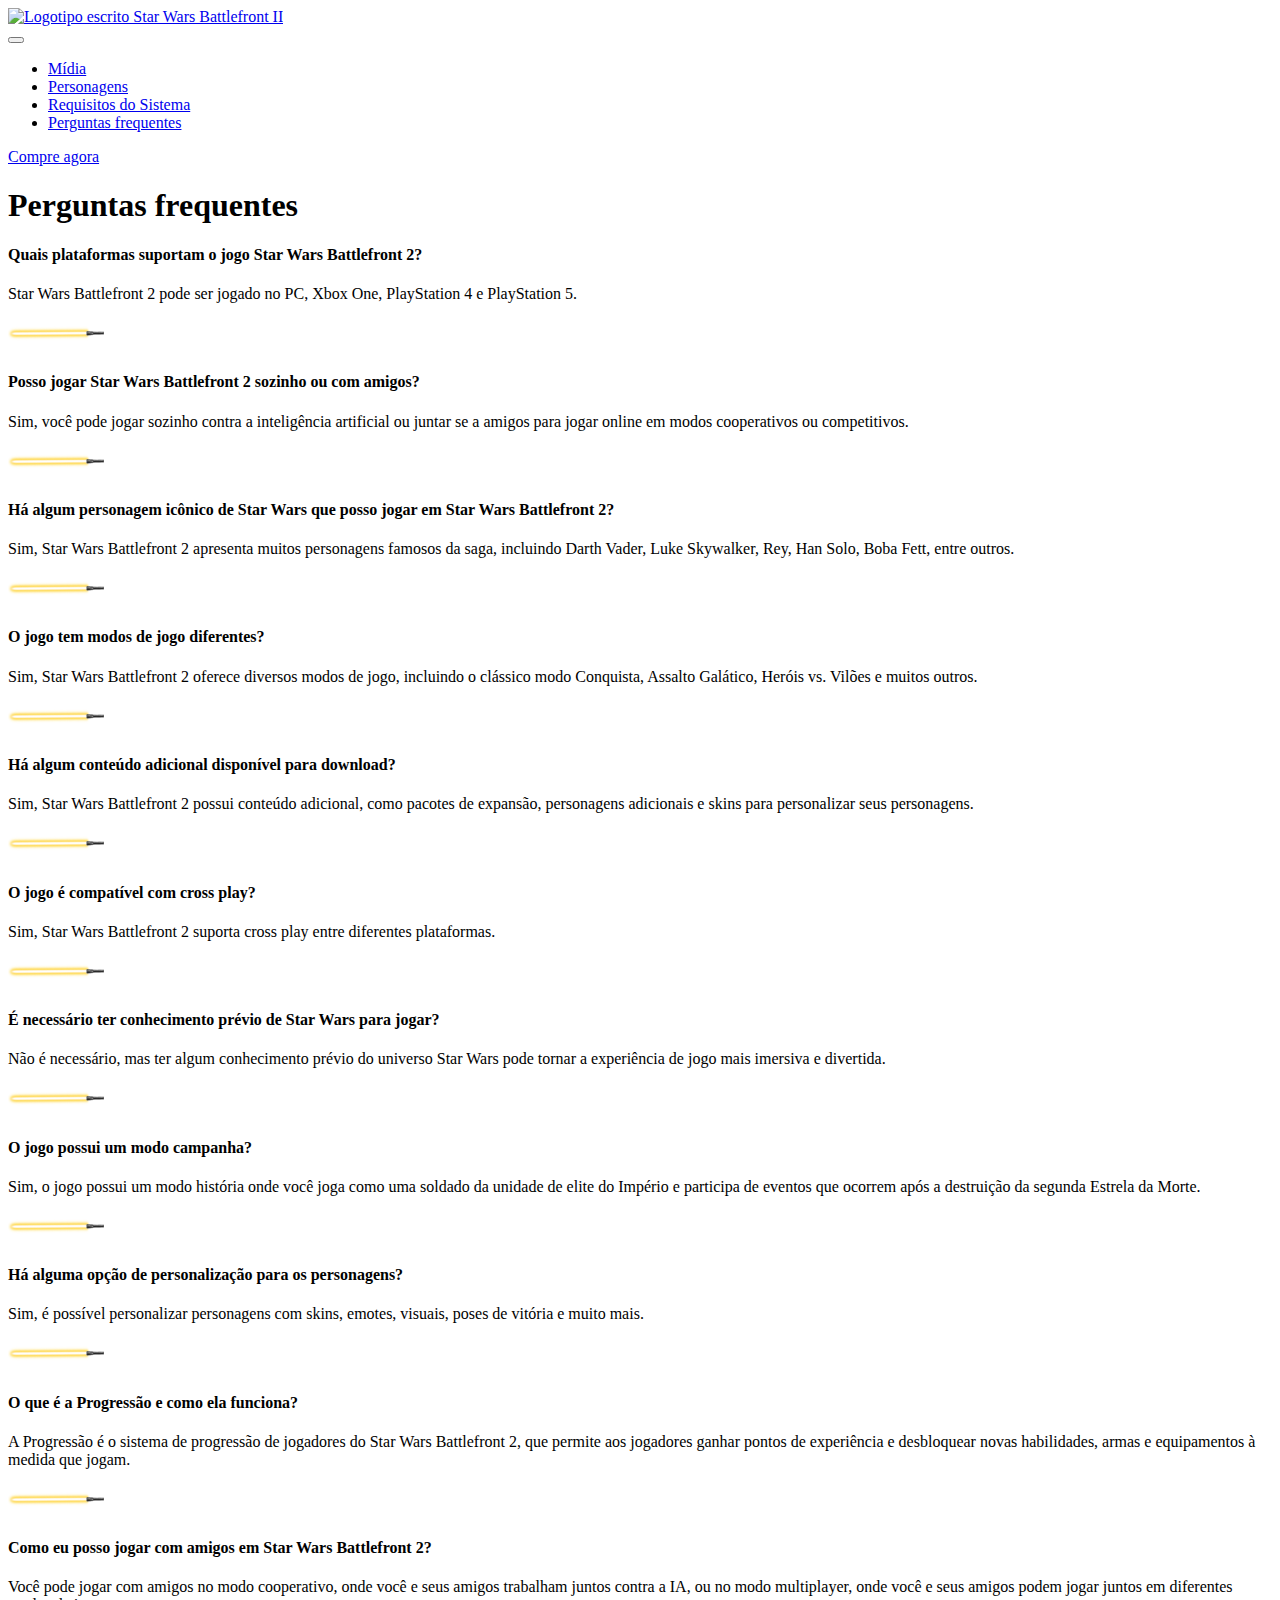
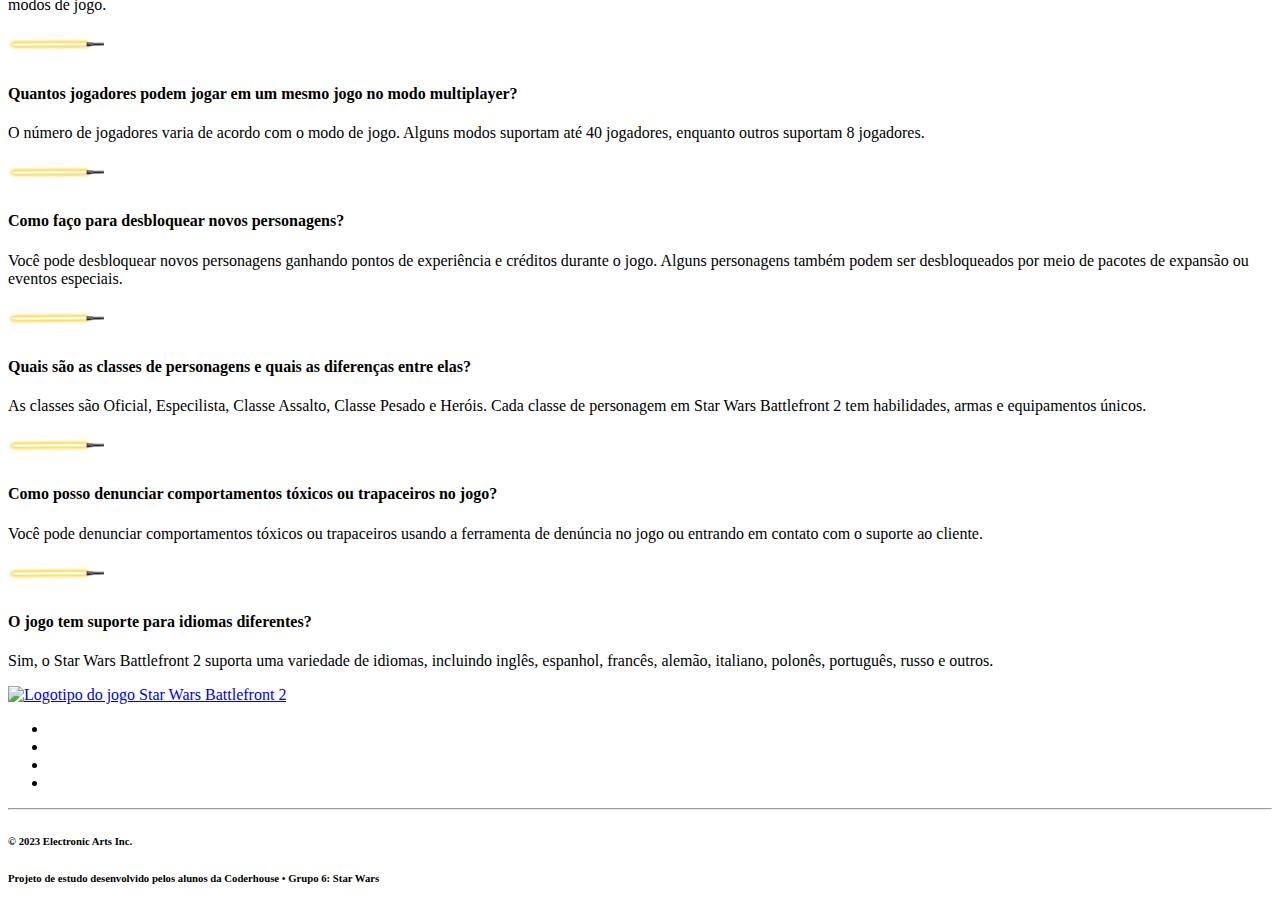
==== commit e96e774d: "Ajustes finos feitos nas páginas e início da reestruturação da página de mídia" ====
--- a/faq.html
+++ b/faq.html
@@ -54,10 +54,10 @@
     </header>
 
     <!-- Conteudo FAQ -->
-    <main data-barba="container" data-barba-namespace="faq">
+    <main>
         <section class="banner-initial">
             <div class="container">
-                <h1 class="animate-this">Perguntas frequentes </h1>
+                <h1 class="title">Perguntas frequentes</h1>
         </section>
 
         <section class="conteudo">
@@ -156,7 +156,6 @@
                     <h4> O jogo tem suporte para idiomas diferentes? </h4>
                     <p>Sim, o Star Wars Battlefront 2 suporta uma variedade de idiomas, incluindo inglês, espanhol, francês,
                     alemão, italiano, polonês, português, russo e outros.</p>
-                    <img src="./assets/asset-lightsaber.png" alt="Sabre de luz">
                 </div>
             </div>
         </section>
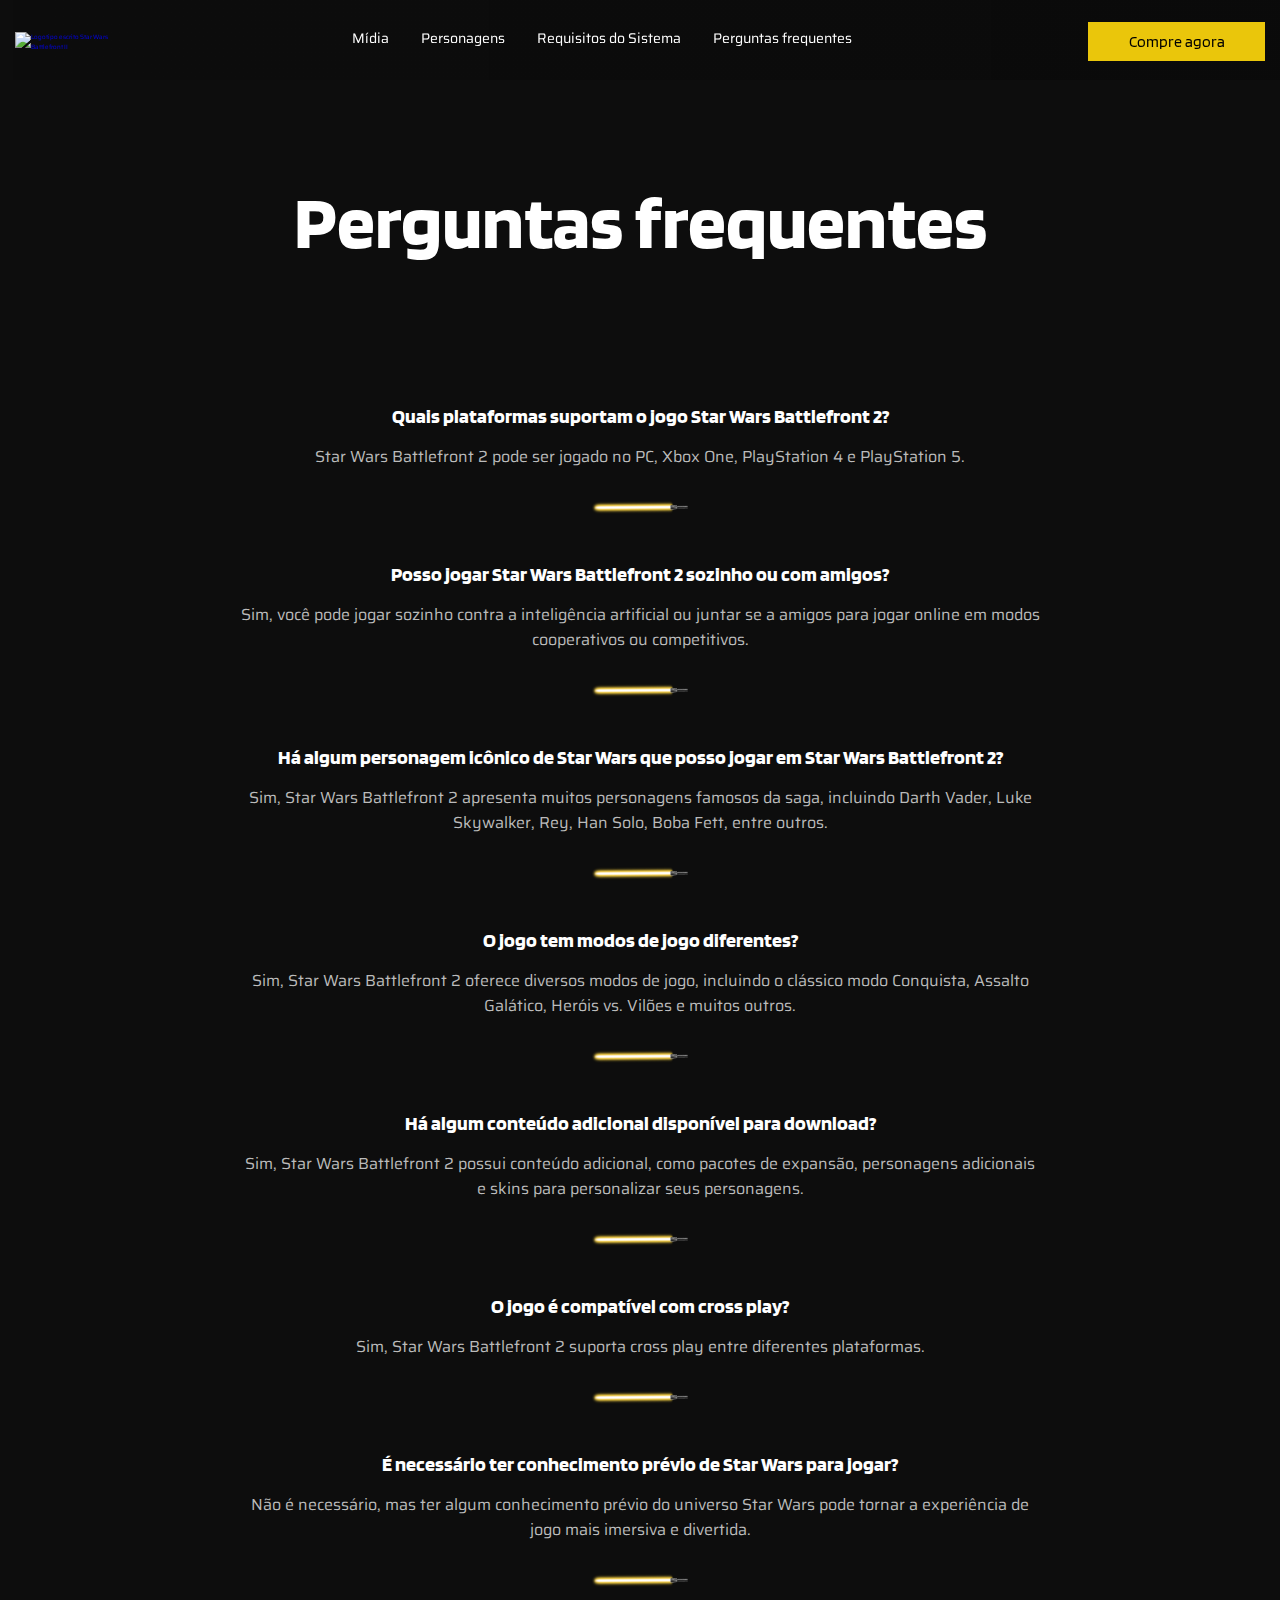
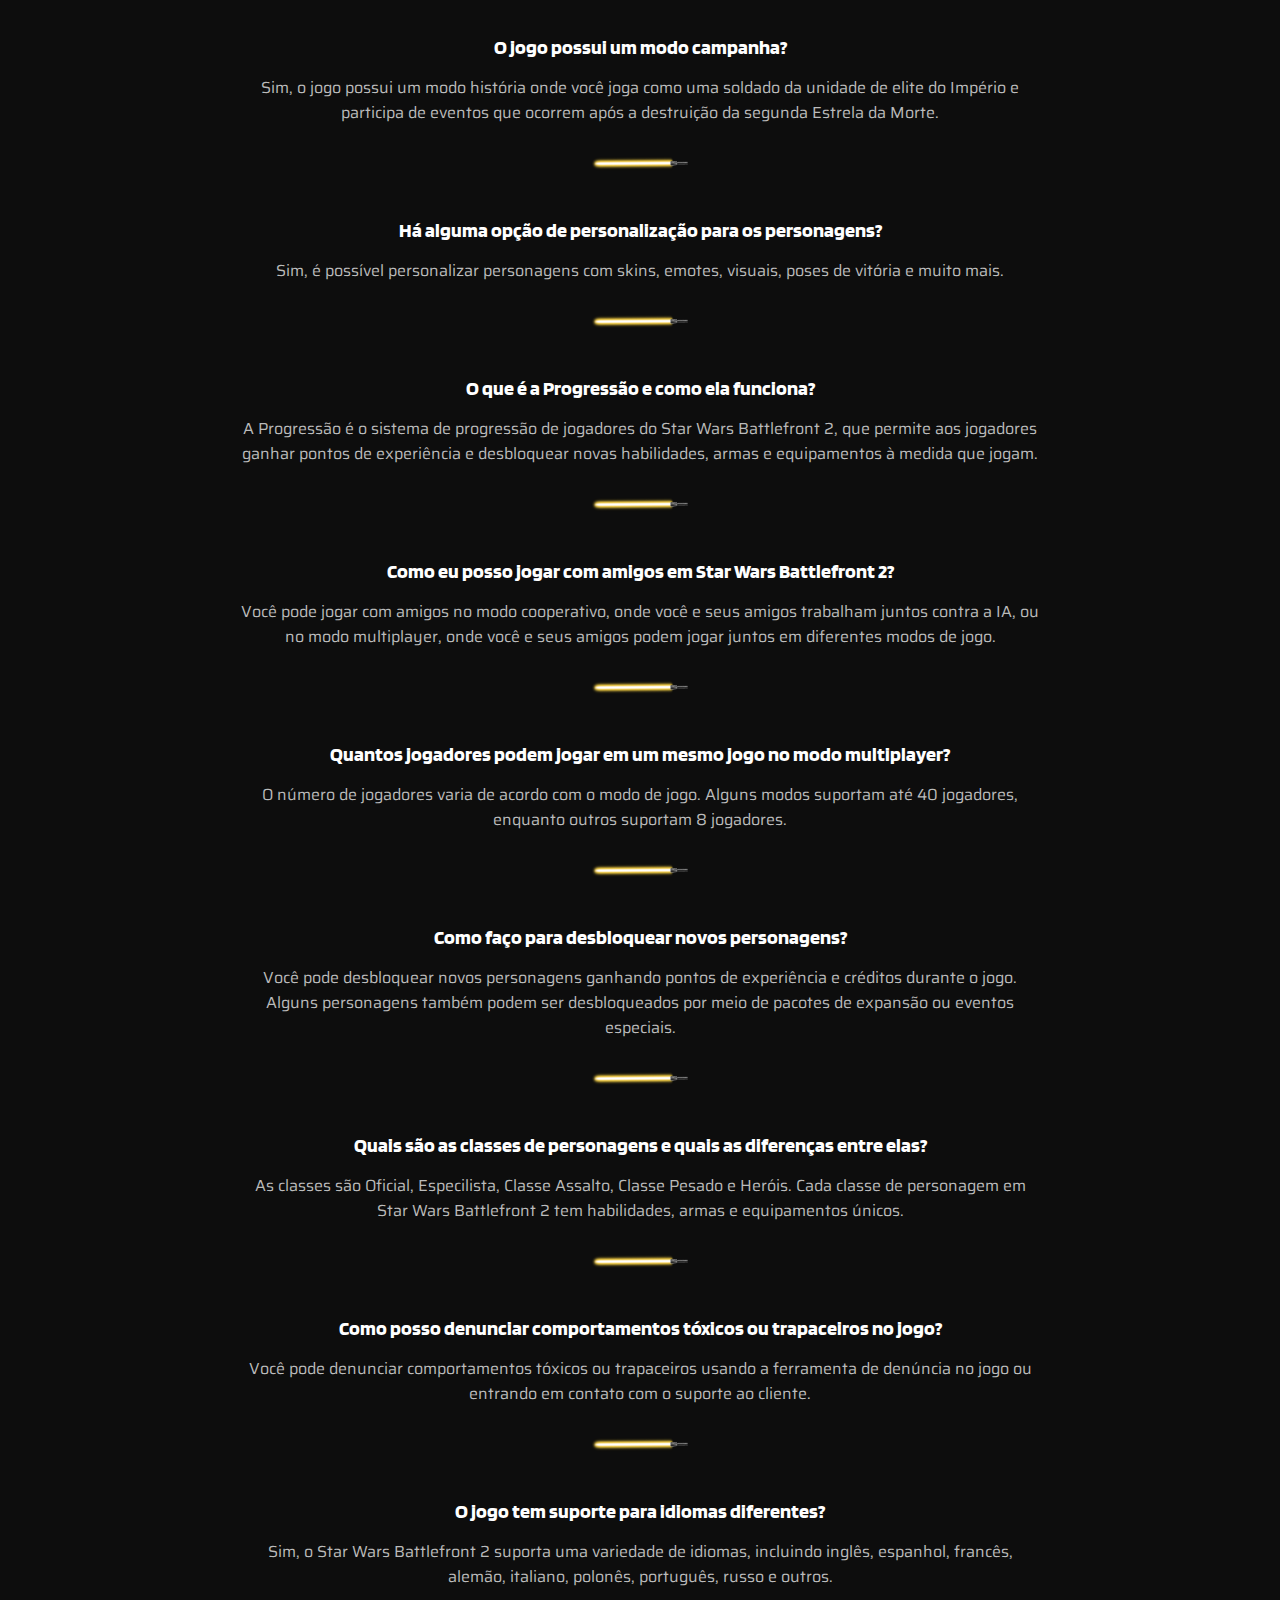
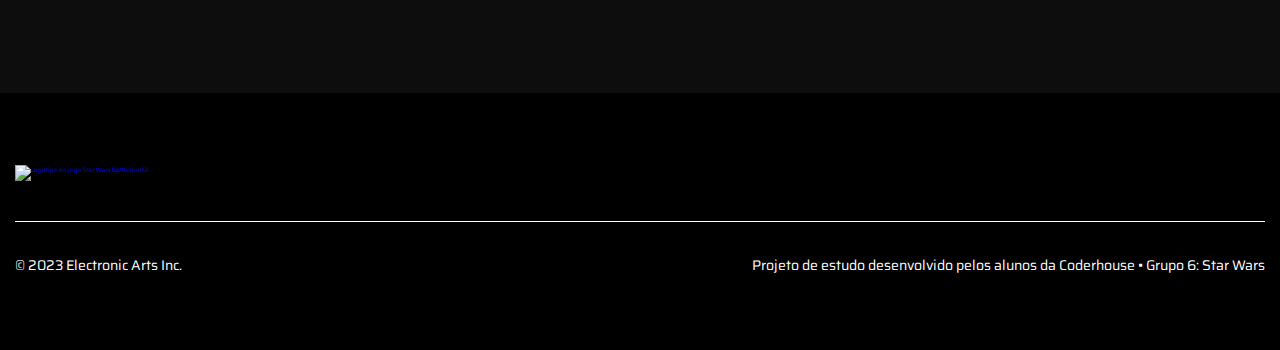
==== commit 2a5396e4: "Merge branch 'main' of https://github.com/luuizz/projeto-starwars" ====
--- a/faq.html
+++ b/faq.html
@@ -208,7 +208,7 @@
     <div class="noise"></div>
     <script src="https://cdn.jsdelivr.net/npm/swiper@8/swiper-bundle.min.js"></script>
     <script src="https://kit.fontawesome.com/e8cb557728.js" crossorigin="anonymous"></script>
-    <script src="./main.js"></script>
+    <script src="./js/scripts/main.js"></script>
 </body>
 
 </html>--- a/css/style.css
+++ b/css/style.css
@@ -0,0 +1,7 @@
+@import './global.css';
+@import './index.css';
+@import './faq.css';
+@import './midia.css';
+@import './personagens.css';
+@import './plataformas.css';
+@import './requisitos-sistema.css';--- a/css/style.css
+++ b/css/style.css
@@ -0,0 +1,7 @@
+@import './global.css';
+@import './index.css';
+@import './faq.css';
+@import './midia.css';
+@import './personagens.css';
+@import './plataformas.css';
+@import './requisitos-sistema.css';